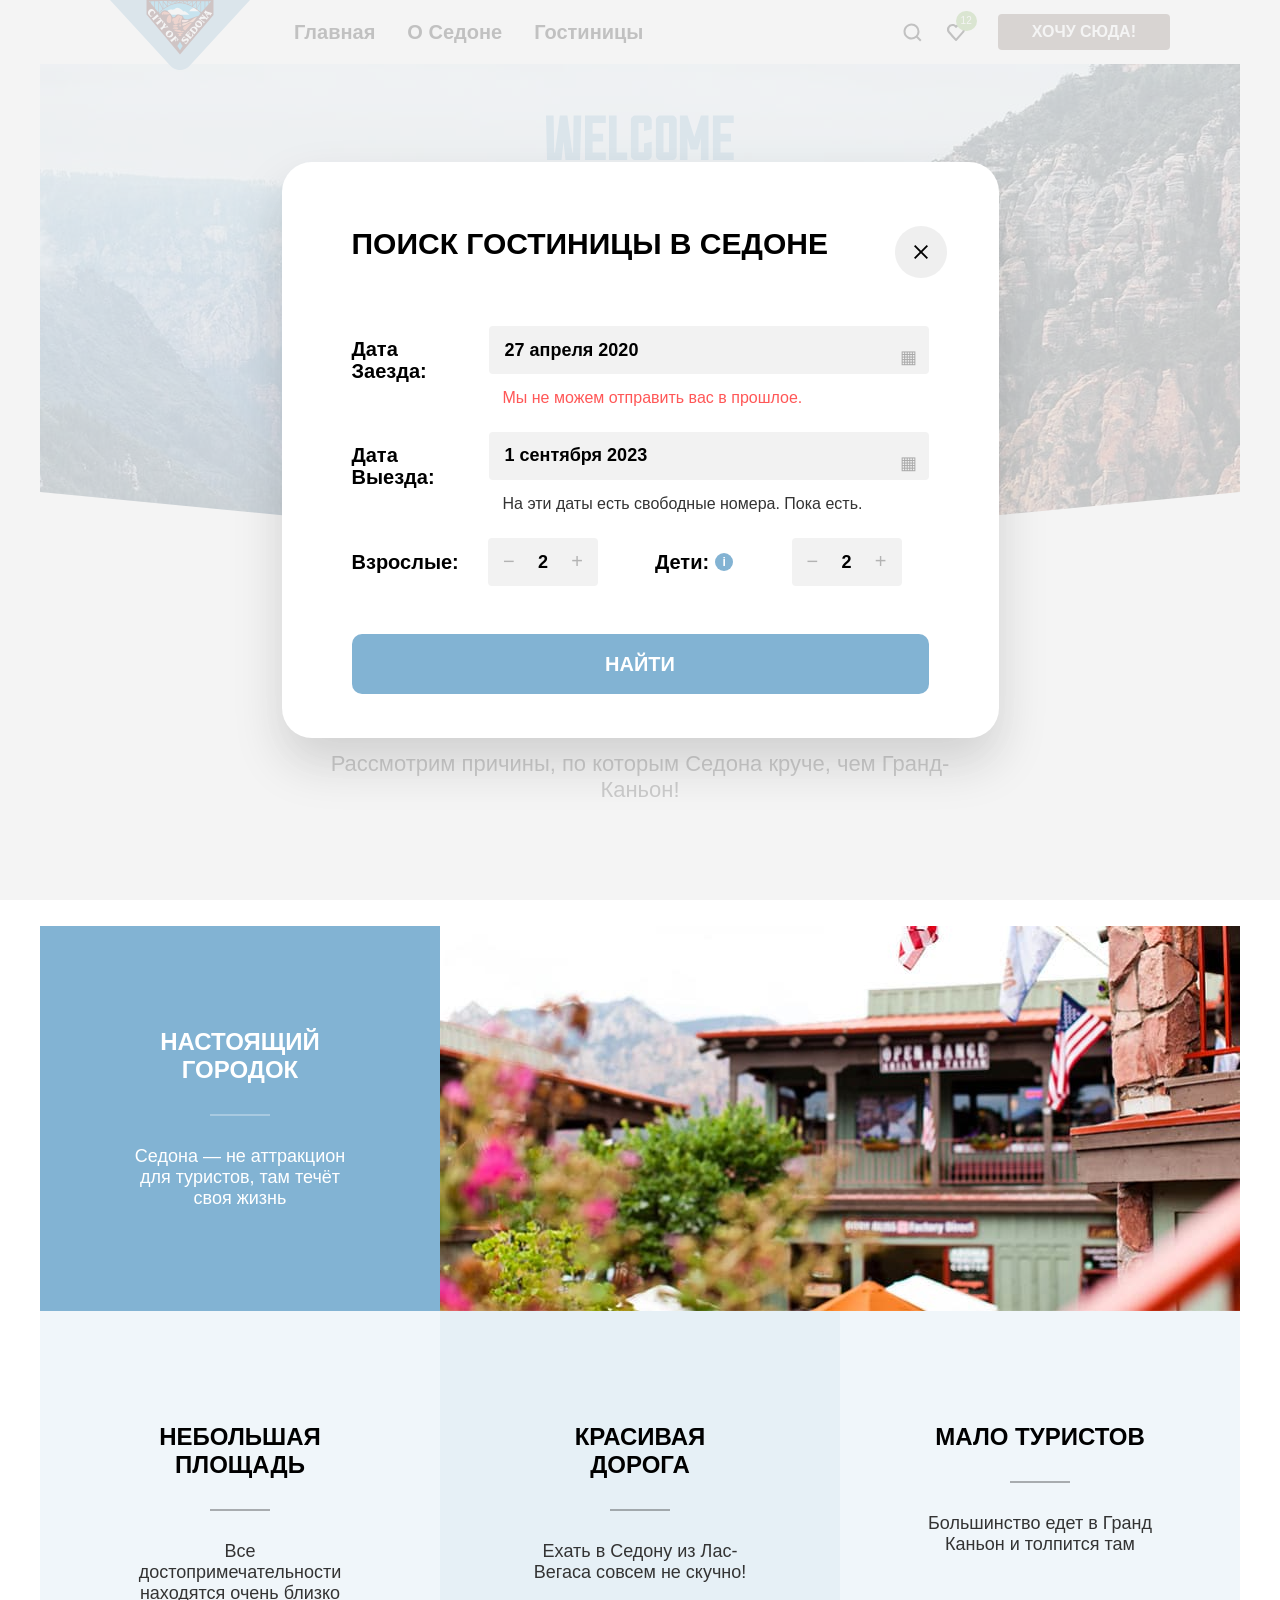
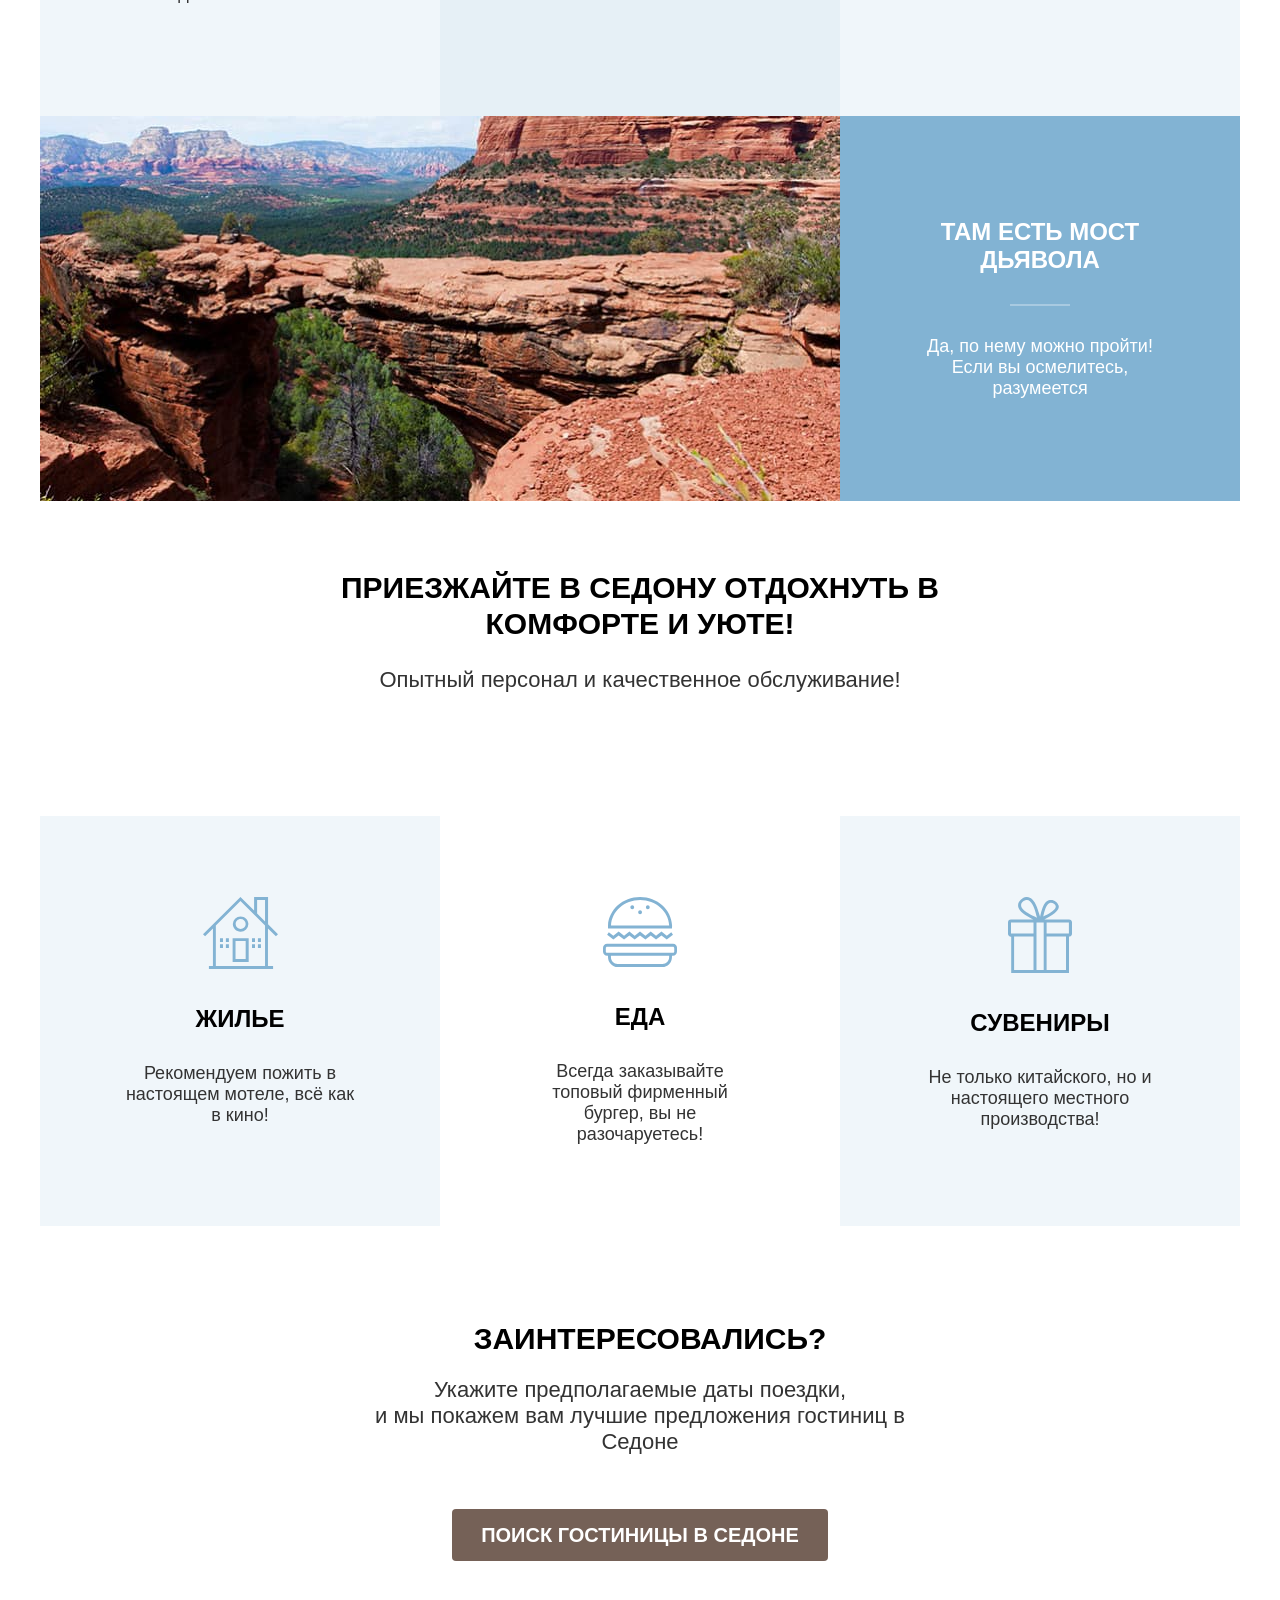
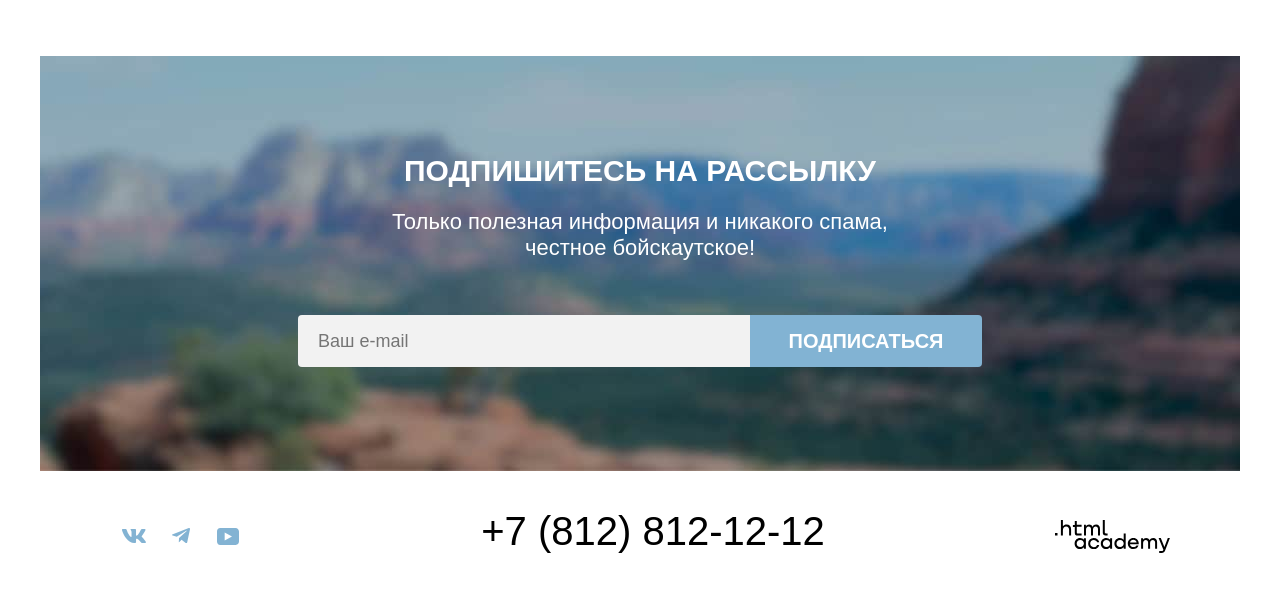
==== index.html @ 77f52758 "Merge pull request #1 from Galina094/master" ====
<!doctype html>
<html lang="ru">

  <head>
    <meta charset="utf-8" />
    <link rel="stylesheet" href="styles/styles.css">
    <link rel="shortcut icon" href="favicon.ico" type="image/x-icon">
    <title>HTML Academy: Седона</title>
  </head>

  <body>
    <div class="page-container">
      <header class="page-header">
        <a class="header-logo" href="index.html" aria-current="page">
          <img class="logo" src="images/svg/logo.svg" width="140" height="70" alt="Логотип компании" />
        </a>
        <nav class="navigation">
          <ul class="navigation-list">
            <li class="navigation-item">
              <a class="navigation-link navigation-link-current" href="index.html" aria-current="page">Главная</a>
            </li>
            <li class="navigation-item">
              <a class="navigation-link" href="about-sedona.html">О Седоне</a>
            </li>
            <li class="navigation-item">
              <a class="navigation-link" href="catalog.html">Гостиницы</a>
            </li>
          </ul>
          <ul class="navigation-user">
            <li class="navigation-item">
              <a class="navigation-user-link navigation-user-link-search" href="search.html">
                <span class="visually-hidden">Поиск</span>
              </a>
            </li>
            <li class="navigation-item">
              <a class="navigation-user-link navigation-user-link-favorite-count" href="selected.html">
                <span class="visually-hidden">Отелей в избранном:</span>
                <span class="favorite-count">12</span>
              </a>
            </li>
            <li class="navigation-item-button">
              <a class="button navigation-button-link" href="catalog.html">Хочу сюда!</a>
            </li>
          </ul>
        </nav>
      </header>
      <main class="main-index main-container">
        <section class="hero">
          <h1 class="visually-hidden">Добро пожаловать в Седону</h1>
          <img class="hero-image" src="images/svg/hero-welcome.svg" width="458" height="352"
            alt="Welcome to the gorgeous Sedona, because the Grand Canyon sucks!" />
        </section>
        <section class="main-lead">
          <h2 class="lead">
            Седона — небольшой городок в Аризоне,<br> заслуживающий большего!
          </h2>
          <p class="excerpt">
            Рассмотрим причины, по которым Седона круче, чем Гранд-Каньон!
          </p>
        </section>
        <section class="advantages">
          <h2 class="visually-hidden">Причины, по которым Седона круче, чем Гранд-Каньон!</h2>
          <ul class="advantages-list">
            <li class="advantages-item advantages-item-key">
              <div class="advantages-item-key-text">
                <h3 class="advantages-title advantages-title-key">Настоящий городок</h3>
                <p class="advantages-description advantages-description-key">
                  Седона — не аттракцион для туристов, там течёт своя жизнь
                </p>
              </div>
              <img class="advantages-img" src="images/section-advantages/square-sedona.jpg" width="800" height="385"
                alt="Улица Седоны" />
            </li>
            <li class="advantages-item">
              <h3 class="advantages-title">Небольшая площадь</h3>
              <p class="advantages-description">
                Все достопримечательности находятся очень близко
              </p>
            </li>
            <li class="advantages-item advantages-item-middle-block">
              <h3 class="advantages-title">Красивая дорога</h3>
              <p class="advantages-description">
                Ехать в Седону из Лас-Вегаса совсем не скучно!
              </p>
            </li>
            <li class="advantages-item">
              <h3 class="advantages-title">Мало туристов</h3>
              <p class="advantages-description">
                Большинство едет в Гранд Каньон и толпится там
              </p>
            </li>
            <li class="advantages-item advantages-item-key-last advantages-item-key">
              <div class="advantages-item-key-text">
                <h3 class="advantages-title advantages-title-key">Там есть мост дьявола</h3>
                <p class="advantages-description advantages-description-key">
                  Да, по нему можно пройти! Если вы осмелитесь, разумеется
                </p>
              </div>
              <img class="advantages-img" src="images/section-advantages/devils-bridge.jpg" width="800" height="385"
                alt="Мост дьявола" />
            </li>
          </ul>
        </section>
        <section class="main-lead">
          <h2 class="lead">Приезжайте в Седону отдохнуть в комфорте и уюте!</h2>
          <p class="excerpt">Опытный персонал и качественное обслуживание!</p>
        </section>
        <section class="services">
          <h2 class="visually-hidden">Рекомендуемые услуги</h2>
          <ul class="services-list">
            <li class="services-item advantages-item">
              <h3 class="services-title services-title-residence">Жилье</h3>
              <p class="services-description advantages-description">
                Рекомендуем пожить в настоящем мотеле, всё как в кино!
              </p>
            </li>
            <li class="services-item advantages-item">
              <h3 class="services-title services-title-food">Еда</h3>
              <p class="services-description advantages-description">
                Всегда заказывайте топовый фирменный бургер, вы не разочаруетесь!
              </p>
            </li>
            <li class="services-item advantages-item">
              <h3 class="services-title services-title-present">Сувениры</h3>
              <p class="services-description advantages-description">
                Не только китайского, но и настоящего местного производства!
              </p>
            </li>
          </ul>
        </section>
        <section class="main-lead main-lead-interes">
          <h2 class="lead lead-interes">Заинтересовались?</h2>
          <p class="excerpt excerpt-interes">
            Укажите предполагаемые даты поездки,<br> и мы покажем вам лучшие
            предложения гостиниц в Седоне
          </p>
          <button class="button" type="button">Поиск гостиницы в Седоне</button>
        </section>
        <section class="subscription">
          <h2 class="lead lead-interes">Подпишитесь на рассылку</h2>
          <p class="excerpt subscription-excerpt">
            Только полезная информация и никакого спама,<br> честное бойскаутское!
          </p>
          <form class="subscription-form" action="https://echo.htmlacademy.ru/" method="post">
            <label for="email" class="visually-hidden">Введите ваш e-mail</label>
            <input class="subscription-placeholder" type="email" id="email" name="email" placeholder="Ваш e-mail"
              required />
            <button class="button-subscription" type="submit">Подписаться</button>
          </form>
        </section>
      </main>
      <footer class="page-footer">
        <section class="footer-social">
          <h2 class="visually-hidden">Социальные сети</h2>
          <ul class="social-list">
            <li class="social-item">
              <a class="social-link social-link-vk" href="https://vk.com/htmlacademy">
                <span class="visually-hidden">Вконтакте</span>
              </a>
            </li>
            <li class="social-item">
              <a class="social-link social-link-telegram" href="https://t.me/htmlacademy">
                <span class="visually-hidden">Телеграм</span>
              </a>
            </li>
            <li class="social-item">
              <a class="social-link social-link-youtube" href="https://www.youtube.com/user/htmlacademyru">
                <span class="visually-hidden">Ютуб</span>
              </a>
            </li>
          </ul>
        </section>
        <a class="contacts-phone" href="tel:78128121212">
          <span class="visually-hidden">Номер телефона тур оператора в городке Седона</span>
          +7 (812) 812-12-12
        </a>
        <a class="htmlacademy-link" href="https://htmlacademy.ru/intensive/htmlcss">
          <span class="visually-hidden">Логотип разработчика сайта</span>
        </a>
      </footer>
    </div>
    <div class="modal-container" id="search-modal-container">
      <div class="modal">
        <button class="modal-close-button">
          <span class="visually-hidden">Закрыть</span>
        </button>
        <section class="modal-contant">
          <h2 class="modal-title">Поиск гостиницы в Седоне</h2>
          <form class="form-search" id="form-search" action="https://echo.htmlacademy.ru/" metod="post">
            <div class="form-row">
              <label class="form-label" for="checkin">Дата Заезда:</label>
              <div>
                <div class="date-control">
                  <input class="date-input" type="text" id="checkin" name="checkin" value="27 апреля 2020" required>
                  <span class="calendar-icon" aria-hidden="true">▦</span>
                </div>
                <p class="form-message form-message-error">
                  Мы не можем отправить вас в прошлое.
                </p>
              </div>
            </div>
            <div class="form-row">
              <label class="form-label" for="checkout">Дата Выезда:</label>
              <div>
                <div class="date-control">
                  <input class="date-input" type="text" id="checkout" name="checkout" value="1 сентября 2023" required>
                  <span class="calendar-icon" aria-hidden="true">▦</span>
                </div>
                <p class="form-message form-message-info">
                  На эти даты есть свободные номера. Пока есть.
                </p>
              </div>
            </div>
            <div class="guests">
              <div class="guests-group">
                <label class="guests-label" for="adults">
                  Взрослые:
                </label>
                <div class="counter">
                  <button class="counter-button" type="button" data-action="minus" data-target="adults"
                    aria-label="Уменьшить количество взрослых">−</button>
                  <input class="counter-input" type="number" id="adults" name="adults" value="2" min="1" max="20">
                  <button class="counter-button" type="button" data-action="plus" data-target="adults"
                    aria-label="Увеличить количество взрослых">+</button>
                </div>
              </div>
              <div class="guests-group">
                <div class="guests-label">
                  <label for="children">Дети:</label>
                  <div class="tooltip">
                    <button class="tooltip-toggle" type="button" aria-label="Информация о размещении детей"
                      aria-describedby="children-tooltip">i</button>
                    <span class="tooltip-text" id="children-tooltip" role="tooltip">
                      Укажите количество детей, которые будут с вами, возраст которых от 6 до 18 лет. Дети до 6 лет размещаются бесплатно.
                    </span>
                  </div>
                </div>
                <div class="counter">
            <button class="counter-button" type="button" data-action="minus" data-target="children" aria-label="Уменьшить количество детей">−</button>
            <input class="counter-input" type="number" id="children" name="children"       value="2" min="0" max="20">
            <button class="counter-button" type="button" data-action="plus"                data-target="children" aria-label="Увеличить количество детей">+</button>
          </div>
        </div>
      </div>
      <button class="search-button button-subscription" type="submit">
        Найти
      </button>
          </form>
        </section>
      </div>
    </div>
  </body>

</html>
---- styles/styles.css ----
@font-face {
  font-family: "PT Sans";
  font-style: normal;
  font-weight: 400;
  src: url("../fonts/ptsans-400.woff2") format("woff2");
  font-display: swap;
}

@font-face {
  font-family: "PT Sans";
  font-style: normal;
  font-weight: 700;
  src: url("../fonts/ptsans-700.woff2") format("woff2");
  font-display: swap;
}

:root {
  --texts-second: #333333;
  --texts-error: #ff5757;
  --texts-hover: #756157;
  --texts-active: rgba(117, 97, 87, 0.3);
  --texts-texts-basic: #000000;
  --texts-background-deafault: #ffffff;
  --texts-background-small: rgba(255, 255, 255, 0.3);
  --texts-background-hover: rgba(255, 255, 255, 0.6);
  --texts-background-active: rgba(255, 255, 255, 0.3);
  --buttons-basic: #756157;
  --buttons-second: #82b3d3;
  --buttons-select: #7db54f;
  --buttons-disabled: #e5e5e5;
  --buttons-brown-hover: #615048;
  --buttons-blue-hover: #68a2ca;
  --buttons-green-hover: #6c9e42;
  --background-basic-1: #ffffff;
  --background-basic-2: rgba(0, 0, 0, 0.3);
  --background-basic-3: #82b3d3;
  --background-basic-4: #05291c;
  --background-second-1: rgba(131, 179, 211, 0.12);
  --background-second-2: rgba(131, 179, 211, 0.2);
  --icons-basic: #000000;
  --icons-second: #83b3d3;
  --icons-text: #7db54f;
  --icons-hover: #756157;
  --icons-active: rgba(117, 97, 87, 0.3);
  --icons-second-hover: #68a2ca;
  --icons-second-active: rgba(104, 162, 202, 0.3);
  --forms-inputs: #3f5e72;
  --forms-elements-1: #e5e5e5;
  --forms-elements-2: #f2f2f2;
}

html {
  height: 100%;
}

body {
  margin: 0;
  height: 100%;
  font-family: "PT Sans", sans-serif;
  font-size: 18px;
  line-height: 20px;
  font-weight: 400;
  color: var(--texts-texts-basic);
  background-color: var(--background-basic-1);
}

.page-container {
  margin: 0 auto;
  width: 1200px;
  display: flex;
  flex-direction: column;
  height: 100%;
}

.main-container {
  flex-grow: 1;
}

.visually-hidden {
  position: absolute;
  width: 1px;
  height: 1px;
  margin: -1px;
  padding: 0;
  border: 0;
  clip: rect(0 0 0 0);
  overflow: hidden;
}

.page-header {
  display: flex;
  padding: 0 70px;
}

.header-logo {
  max-width: 140px;
  height: 70px;
  position: relative;
  margin-bottom: -6px;
  margin-right: 28px;
}

.logo {
  display: block;
  transition: transform 0.2s ease;
}

.header-logo:hover .logo,
.header-logo:focus-visible .logo {
  transform: scale(1.1);
}

.header-logo:focus-visible {
  outline: none;
}

.button {
  background-color: var(--texts-hover);
  color: var(--texts-background-deafault);
  border: none;
  border-radius: 4px;
  min-width: 376px;
  min-height: 52px;
  font-family: var(--font-family);
  font-weight: 700;
  font-size: 20px;
  line-height: 36px;
  text-transform: uppercase;
  overflow-wrap: break-word;
  transition: transform 0.2s ease,
    background 0.2s ease,
    opacity 0.2s ease;
}

.navigation {
  display: flex;
  font-weight: 700;
  width: 100%;
}

.navigation-list {
  margin: 0;
  padding: 0;
  width: 460px;
  display: flex;
  flex-wrap: wrap;
  align-items: center;
  font-size: 20px;
  line-height: 22px;
  text-transform: capitalize;
  list-style-type: none;
}

.navigation-user {
  margin: 0;
  padding: 0;
  width: 460px;
  display: flex;
  flex-wrap: wrap;
  align-items: center;
  max-width: 310px;
  margin-left: auto;
  justify-content: flex-end;
  list-style-type: none;
}

.navigation-link {
  color: var(--texts-texts-basic);
  text-decoration: none;
  padding: 20px 16px;
  display: block;
  box-sizing: border-box;
  position: relative;
}

.navigation-link::after {
  content: "";
  position: absolute;
  bottom: 1px;
  left: 0;
  background-color: #756257;
  width: 100%;
  height: 2px;
  transform: scaleX(0);
  transform-origin: center;
  transition: transform 0.2s ease;
}

.navigation-link:focus-visible {
  outline: none;
}

.navigation-link:hover::after,
.navigation-link:focus-visible::after {
  transform: scaleX(1);
}

.navigation-user-link {
  box-sizing: border-box;
  min-width: 44px;
  min-height: 64px;
  text-decoration: none;
  padding: 20px 16px;
  display: block;
  position: relative;
  transition: transform 0.2s ease;
}

.navigation-user-link-search {
  background-image: url(../images/svg/search.svg);
  background-repeat: no-repeat;
}

.navigation-user-link-favorite-count {
  background-image: url(../images/svg/heart.svg);
  background-repeat: no-repeat;
  background-position: center;
  position: relative;
  margin-right: 20px;
}

.navigation-user-link:hover,
.navigation-user-link:focus-visible {
  transform: scale(1.2);
  outline: none;
}

.button.navigation-button-link {
  text-decoration: none;
  display: block;
  padding: 8px 34px;
  min-width: 160px;
  max-width: 200px;
  min-height: 36px;
  box-sizing: border-box;
  font-weight: 700;
  font-size: 16px;
  line-height: 20px;
  text-transform: uppercase;
  color: var(--texts-background-deafault);
}

.button:hover:not(:disabled),
.button:focus-visible {
  background: var(--buttons-brown-hover);
  transform: scale(1.1);
  outline: none;
}

.button:active:not(:disabled) {
  background: var(--texts-hover);
  color: var(--texts-background-small);
}

.button:disabled {
  background: var(--buttons-disabled);
}

.favorite-count {
  font-weight: 400;
  font-size: 10px;
  line-height: 10px;
  text-align: center;
  color: var(--texts-background-deafault);
  background: var(--buttons-select);
  border-radius: 100vw;
  min-width: 20px;
  min-height: 20px;
  display: block;
  position: absolute;
  top: 11px;
  right: 1px;
  padding: 5px;
  box-sizing: border-box;
}

.hero {
  display: flex;
  align-items: center;
  justify-content: center;
  flex-wrap: wrap;
  background-image: url("../images/svg/hero-devider.svg"), url("../images/background/hero-background.jpg");
  min-width: 1200px;
  min-height: 485px;
  background-repeat: no-repeat;
  background-size: 100% auto, cover;
  background-position: center bottom;
  background-color: var(--background-basic-4);
}

.hero-image {
  padding-top: 51px;
  padding-bottom: 82px;
}

.main-lead {
  text-align: center;
  padding: 69px 270px;
}

.main-lead-interes {
  padding: 95px 300px;
}

.lead {
  font-weight: 700;
  font-size: 30px;
  line-height: 36px;
  text-transform: uppercase;
  margin: 0;
  min-width: 620px;
  margin-bottom: 25px;
}

.lead-interes {
  margin-bottom: 20px;
}

.excerpt {
  margin: 0;
  font-weight: 400;
  font-size: 22px;
  line-height: 26px;
  color: var(--texts-second);
  margin-bottom: 54px;
}

.excerpt-interes {
  margin-bottom: 54px;
}

.advantages-list {
  list-style-type: none;
  margin: 0;
  padding: 0;
  display: grid;
  grid-template-columns: repeat(3, 1fr);
}

.advantages-title {
  margin: 0;
  margin-bottom: 30px;
  font-weight: 700;
  font-size: 24px;
  line-height: 28px;
  text-transform: uppercase;
}

.advantages-title::after {
  content: "";
  width: 60px;
  border-bottom: 2px solid var(--background-basic-2);
  display: block;
  margin: 30px auto 0;
}

.advantages-title-key::after {
  content: "";
  width: 60px;
  border-bottom: 2px solid var(--texts-background-small);
  display: block;
  margin: 30px auto 0;
}

.advantages-item {
  text-align: center;
  background: var(--background-second-1);
  min-height: 385px;
  display: flex;
  flex-direction: column;
  justify-content: flex-start;
  padding: 112px 85px;
  box-sizing: border-box;
}

.advantages-description {
  margin: 0;
  font-weight: 400;
  font-size: 18px;
  line-height: 21px;
  color: var(--texts-second);
}

.advantages-img {
  display: block;
  width: 66.667%;
  height: auto;
  object-fit: cover;
}

.advantages-item-key {
  color: var(--texts-background-deafault);
  background: var(--buttons-second);
  grid-column: 1 / -1;
  display: flex;
  align-items: stretch;
  flex-direction: row;
  padding: 0;
}

.advantages-item-key-last {
  flex-direction: row-reverse;
}

.advantages-item-key-text {
  width: 33.333%;
  flex-shrink: 0;
  padding: 102px 85px;
  box-sizing: border-box;
}

.advantages-description-key {
  color: var(--texts-background-deafault);
}

.advantages-item-middle-block {
  background: var(--background-second-2);
}

.services-list {
  margin: 0;
  padding: 0;
  list-style-type: none;
  display: grid;
  grid-template-columns: repeat(3, 1fr);
}

.services-item {
  padding: 81px 85px;
}

.services-item:nth-child(even) {
  background: var(--background-basic-1);
}

.services-title {
  margin: 0;
  margin-bottom: 30px;
  font-weight: 700;
  font-size: 24px;
  line-height: 28px;
  text-transform: uppercase;
}

.services-title::before {
  display: block;
  margin: 0 auto 30px;
  transition: transform 0.2s ease;
}

.services-title-residence::before {
  content: url(../images/svg/service-residence.svg);
}

.services-title-food::before {
  content: url(../images/svg/service-food.svg);
}

.services-title-present::before {
  content: url(../images/svg/service-present.svg);
}

.services-title:hover::before {
  transform: scale(1.2);
}

.services-description {
  width: 230px;
  margin: 0 auto;
}

.subscription {
  display: flex;
  justify-content: center;
  flex-direction: column;
  box-sizing: border-box;
  text-align: center;
  padding: 96px 258px 104px;
  background-image: url("../images/background/background-subscription.jpg");
  background-repeat: no-repeat;
  background-size: cover;
  background-position: center;
  background-color: var(--background-basic-4);
  min-height: 415px;
  color: var(--texts-background-deafault);
}

.subscription-excerpt {
  color: var(--texts-background-deafault);
  margin-bottom: 54px;
}

.subscription-form {
  display: flex;
}

.subscription-form input {
  padding-top: 14px;
  padding-bottom: 14px;
  padding-left: 20px;
}

.button-subscription {
  min-width: 232px;
  padding: 0;
  background: var(--buttons-second);
  border-radius: 0 4px 4px 0;
  border: none;
  color: var(--texts-background-deafault);
  font-family: var(--font-family);
  font-weight: 700;
  font-size: 20px;
  line-height: 36px;
  text-align: center;
  text-transform: uppercase;
  transition: transform 0.2s ease,
    opacity 0.2 ease,
    background 0.2s ease;
}

.button-subscription:hover,
.button-subscription:focus-visible {
  background: var(--buttons-blue-hover);
  outline: none;
}

.button-subscription:active {
  color: var(--texts-background-small);
}

.button-subscription:disabled {
  background: var(--buttons-disabled);
}

.subscription-placeholder {
  width: 452px;
  max-height: 52px;
  padding: 0;
  background: var(--forms-elements-2);
  font-family: inherit;
  font-weight: 400;
  font-size: 18px;
  line-height: 24px;
  color: var(--texts-texts-basic);
  border-radius: 4px 0 0 4px;
  border: none;
  outline: none;
}

.page-footer {
  display: flex;
  flex-wrap: wrap;
  justify-content: space-between;
  padding: 40px 70px 30px 70px;
  align-items: center;
  text-align: center;
}

.social-list {
  list-style-type: none;
  display: flex;
  flex-wrap: wrap;
  max-width: 142px;
  padding: 0;
  margin: 0;
  margin-right: 41px;
}

.social-link {
  display: block;
  min-width: 47px;
  height: 47px;
  mask-repeat: no-repeat;
  mask-position: center;
  background-color: var(--icons-second);
  transition: transform 0.2s ease,
    background 0.8s ease;
}

.social-link-vk {
  mask-image: url("../images/svg/social-vk.svg");
}

.social-link-telegram {
  mask-image: url("../images/svg/social-telegram.svg");
}

.social-link-youtube {
  mask-image: url("../images/svg/social-youtube.svg");
}

.social-link:hover,
.social-link:focus-visible {
  transform: scale(1.2);
  background: var(--buttons-blue-hover);
}

.social-link:active {
  background: var(--icons-second-active);
}

.contacts-phone {
  font-weight: 400;
  font-size: 40px;
  line-height: 40px;
  color: var(--texts-texts-basic);
  width: 720px;
  min-height: 50px;
  text-decoration: none;
  transition: transform 0.2s ease,
    color 0.2s ease;
  outline: none;
}

.contacts-phone:hover,
.contacts-phone:focus-visible {
  transform: scale(1.1);
  color: var(--texts-hover);
}

.contacts-phone:active {
  color: var(--texts-active);
}

.htmlacademy-link {
  mask-image: url("../images/svg/logo-htmlacademy.svg");
  mask-repeat: no-repeat;
  display: block;
  min-width: 115px;
  height: 33px;
  margin-left: 41px;
  background: var(--texts-texts-basic);
  transition: transform 0.2s ease,
    background 0.2s ease;
}

.htmlacademy-link:hover,
.htmlacademy-link:focus-visible {
  background: var(--texts-hover);
  transform: scale(1.2);
}

.htmlacademy-link:active {
  background: var(--texts-active);
}

.inner-header {
  background-color: var(--background-basic-4);
  background-image: url("../images/background/background-inner-header.jpg");
  background-repeat: no-repeat;
  background-size: cover;
  background-position: center;
  min-height: 412px;
  margin-bottom: 50px;
  padding: 35px 70px 70px;
  box-sizing: border-box;
}

.inner-header-title {
  margin: 0;
  margin-bottom: 8px;
  width: 495px;
  font-weight: 700;
  font-size: 60px;
  line-height: 78px;
  color: var(--texts-background-deafault);
}

.blreadcrumbs-orderedlist {
  list-style-type: none;
  margin: 0;
  margin-bottom: 40px;
  padding: 0;
  display: flex;
  flex-wrap: wrap;
}

.blreadcrumbs-item {
  display: inline-flex;
  min-width: 13px;
}

.blreadcrumbs-item-first .breadcrumb-link {
  background-image: url("../images/svg/breadcrumb-home.svg");
  background-repeat: no-repeat;
  background-position: center;
  display: inline-block;
  width: 13px;
  height: 21px;
}

.breadcrumb-link {
  text-decoration: none;
  font-weight: 400;
  font-size: 16px;
  line-height: 21px;
  color: var(--texts-background-deafault);
}

.blreadcrumbs-item + .blreadcrumbs-item::before {
  content: "";
  display: inline-block;
  width: 6.5px;
  flex-shrink: 0;
  mask-image: url("../images/svg/arrow.svg");
  mask-repeat: no-repeat;
  mask-position: center;
  mask-size: contain;
  background-color: white;
  transform: rotate(-90deg);
  margin-right: 11px;
  margin-left: 11px;
}

.breadcrumb-link:focus-visible {
  outline: 2px solid currentColor;
  outline-offset: 4px;
}

.catalog-filters {
  display: flex;
  align-items: center;
}

.catalog-filter-list {
  list-style-type: none;
  margin: 0;
  padding: 0;
}

.catalog-filter-title {
  font-weight: 700;
  font-size: 20px;
  line-height: 24px;
  text-transform: capitalize;
  color: var(--texts-background-deafault);
  margin-bottom: 32px;
}

.catalog-filter-item {
  margin-bottom: 16px;
}

.catalog-filter-item:last-child {
  margin-bottom: 0;
}

.catalog-filter-group {
  border: none;
  margin: 0;
  padding: 0;
  margin-right: 70px;
}

.catalog-filter-group-last {
  margin-right: 140px;
}

.filter-price {
  margin-right: 70px;
  min-width: 288px;
}

.wrapper-inner-header-button {
  padding-top: 56px;
}

.inner-header-button {
  display: block;
  font-weight: 700;
  font-size: 16px;
  line-height: 20px;
  text-transform: uppercase;
  color: var(--texts-background-deafault);
  border-radius: 4px;
  width: 191px;
  height: 36px;
  font-family: inherit;
  background: var(--buttons-second);
  border: none;
  transition: transform 0.2s ease,
    opacity 0.2s ease;
}

.reset-button {
  background-color: transparent;
}

.inner-header-button:hover,
.inner-header-button:focus-visible {
  background: var(--buttons-blue-hover);
  transform: scale(1.1);
  outline: none;
}

.reset-button:hover {
  background-color: transparent;
  opacity: 0.6;
}

.reset-button:focus-visible {
  background-color: transparent;
  border: 3px solid var(--icons-second);
  border-radius: 4px;
}

.inner-header-button:active {
  color: var(--texts-background-small);
}

.inner-header-button:disabled {
  background: var(--buttons-disabled);
  cursor: not-allowed;
}

.submit-button {
  margin-bottom: 32px;
}

.hotels-showing {
  display: flex;
  align-items: center;
  height: 49px;
  padding: 0 70px;
  margin-bottom: 40px;
}

.controll {
  font-weight: 400;
  font-size: 18px;
  line-height: 23px;
  color: var(--texts-background-deafault);
  display: inline-flex;
  align-items: center;
  gap: 10px;
  cursor: pointer;
}

.controll-input {
  appearance: none;
  position: relative;
  width: 20px;
  height: 20px;
  margin: 0;
  flex-shrink: 0;
  border-radius: 4px;
  background-color: var(--texts-background-deafault);
  margin-right: 16px;
  cursor: pointer;
  transition: background-color 0.2s ease;
}

.radio-input {
  appearance: none;
  display: grid;
  place-items: center;
  border-radius: 50%;
  cursor: pointer;
}

.controll-input::after {
  content: "";
  position: absolute;
  inset: 0;
  background-color: var(--forms-inputs);
  mask: url("../images/svg/check.svg") no-repeat center;
  opacity: 0;
  transition: opacity 0.2s ease;
}

.radio-input::after {
  content: "";
  position: static;
  inset: auto;
  width: 10px;
  height: 10px;
  mask: none;
  border-radius: 50%;
  background-color: var(--forms-inputs);
  transform: scale(0);
  transition: transform 0.2s ease;
}

.controll-input:checked::after {
  opacity: 1;
}

.radio-input:checked::after {
  transform: scale(1);
}

.controll-input:hover,
.controll:hover {
  opacity: 0.6;
}

.controll:focus-visible,
.controll-input:focus-visible {
  outline: 3px solid var(--icons-second);
  outline-offset: 0;
}

.controll:active,
.controll-input:active {
  opacity: 0.3;
}

.filter-price-wrapper {
  position: relative;
  display: flex;
  flex-wrap: wrap;
  gap: 2px;
}

.filter-price-wrapper-right {
  position: relative;
  margin-bottom: 36px;
}

.filter-price-wrapper-left {
  position: relative;
  margin-bottom: 36px;
}

.input-price {
  box-sizing: border-box;
  max-width: 143px;
  height: 48px;
  font-family: var(--font-family);
  font-weight: 700;
  font-size: 18px;
  line-height: 133%;
  color: var(--texts-texts-basic);
  padding-left: 20px;
  padding-top: 12px;
  padding-bottom: 12px;
  border: none;
  background: var(--forms-elements-2);
}

.input-price-left {
  border-radius: 4px 0 0 4px;
}

.input-price-right {
  border-radius: 0 4px 4px 0;
}

.input-price:focus-visible {
  outline: 3px solid var(--icons-second);
  outline-offset: 0;
}

.input-suffix {
  position: absolute;
  right: 20px;
  bottom: 12px;
  top: 12px;
  color: #6a6868;
}

.range-scale {
  position: relative;
  border: 4px solid #6a6868;
  margin-bottom: 8px;
  width: 287px;
  height: 0;
}

.range-bar {
  position: absolute;
  border: 4px solid var(--texts-background-deafault);
  height: 0;
  bottom: -4px;
}

.range-toggle {
  position: absolute;
  border-radius: 5px;
  width: 20px;
  height: 20px;
  cursor: pointer;
  border: none;
}

.toggle-min {
  top: -10px;
  left: -8px;
}

.toggle-max {
  top: -10px;
  right: -6px;
}

.range-toggle:hover {
  background-color: #dbb590;
}

.range-toggle:active,
.range-toggle:focus-visible {
  outline: 3px solid var(--icons-second);
  outline-offset: 0;
}

.select-wrapper {
  position: relative;
}

.select-control {
  border: 2px solid var(--buttons-disabled);
  border-radius: 4px;
  min-width: 292px;
  height: 49px;
  font-family: var(--font-family);
  font-weight: 400;
  font-size: 18px;
  line-height: 117%;
  color: var(--texts-second);
  margin-right: 70px;
  padding: 11px 20px;
  appearance: none;
  outline: none;
  cursor: pointer;
  transition: border 0.3s ease,
    color 0.2s ease;
}

.select-wrapper::after {
  content: "";
  position: absolute;
  right: 90px;
  top: 50%;
  width: 12px;
  height: 12px;
  mask-image: url("../images/svg/arrow.svg");
  mask-repeat: no-repeat;
  mask-position: center;
  background: var(--texts-texts-basic);
  transform: translateY(-50%);
  pointer-events: none;
}

.select-control:hover,
.select-control:focus-visible {
  border: 2px solid var(--buttons-blue-hover);
  outline: none;
}

.select-control:disabled {
  border: 2px solid var(--background-basic-2);
  color: var(--background-basic-2);
  background: var(--background-basic-2);
}

.select-title {
  font-weight: 700;
  font-size: 30px;
  line-height: 36px;
  text-transform: uppercase;
  margin: 0;
  min-width: 338px;
  margin-right: 200px;
}

.sort-button-list {
  list-style-type: none;
  display: flex;
  gap: 8px;
  padding: 0;
  margin: 0;
}

.sort-button-item {
  width: 48px;
  height: 48px;
  border: 2px solid var(--buttons-disabled);
  border-radius: 4px;
  transition: border 0.3s ease;
}

.sort-button {
  padding: 14px 12px;
  box-sizing: border-box;
  width: 48px;
  height: 48px;
  display: block;
  background-repeat: no-repeat;
  background-position: center;
}

.sort-button-cards {
  background-image: url(../images/svg/icons-cards.svg);
}

.sort-button-big-labels {
  background-image: url(../images/svg/icons-large.svg);
}

.sort-button-item-list {
  background-image: url(../images/svg/icons-list.svg);
}

.sort-button-item:hover,
.sort-button-item:active {
  border: 2px solid var(--texts-texts-basic)
}

.sort-button-item:focus-visible {
  border: 2px solid var(--buttons-blue-hover);
  outline: none;
}

.hotels-list {
  margin: 0;
  margin-bottom: 80px;
  list-style-type: none;
  padding: 0 70px;
  display: grid;
  grid-template-columns: repeat(3, 340px);
  gap: 20px;
}

.hotel-card {
  border: 1px solid var(--buttons-disabled);
  border-radius: 4px;
  display: grid;
  grid-template-columns: repeat(2, 1fr);
  grid-template-rows: auto 1fr;
  row-gap: 16px;
  column-gap: 20px;
  padding: 20px;
}

.hotel-card-link {
  display: block;
  text-decoration: none;
  grid-column: 1/-1;
}

.hotel-card-link:focus-visible {
  outline: none;
}

.hotel-card-image {
  display: block;
  margin-bottom: 16px;
  object-fit: cover;
  object-position: center;
  transition: transform 0.2s ease;
}

.hotel-card-image:hover {
  transform: scale(1.1);
}

.hotel-card-title {
  font-weight: 700;
  font-size: 24px;
  line-height: 28px;
  color: var(--texts-texts-basic);
  text-transform: capitalize;
  margin: 0;
}

.hotel-card-type {
  color: var(--texts-second);
}

.hotel-card-price {
  margin-left: auto;
}

.hotel-card-information {
  background-color: var(--texts-hover);
  border-radius: 4px;
  border-color: transparent;
  text-decoration: none;
  padding: 8px 26px;
  font-family: var(--font-family);
  font-weight: 700;
  font-size: 16px;
  line-height: 20px;
  text-align: center;
  text-transform: uppercase;
  color: var(--texts-background-deafault);
  overflow-wrap: break-word;
  transition: transform 0.2s ease,
    color 0.2s ease;
}

.hotel-card-type + .hotel-card-information:hover,
.hotel-card-type + .hotel-card-information:focus-visible {
  transform: scale(1.1);
  background: var(--buttons-brown-hover);
  outline: none;
}

.hotel-card-type + .hotel-card-information:active {
  color: var(--texts-background-small);
}

.hotel-card-type + .hotel-card-information:disabled {
  background: var(--buttons-disabled);
}

.hotel-link-box-blue {
  background: var(--buttons-second);
  padding: 0;
  transition: transform 0.2s ease;
}

.hotel-link-box-blue:hover,
.hotel-link-box-blue:focus-visible {
  background: var(--buttons-blue-hover);
  transform: scale(1.1);
  outline: none;
}

.hotel-link-box-blue:active {
  color: var(--texts-background-small);
}

.hotel-link-box-blue:disabled {
  background: var(--buttons-disabled);
}

.hotel-link-box-green {
  background: var(--buttons-select);
  padding: 0;
  transition: transform 0.2s ease;
}

.hotel-link-box-green:hover,
.hotel-link-box-green:focus-visible {
  background: var(--buttons-green-hover);
  transform: scale(1.1);
  outline: none;
}

.hotel-link-box-green:active {
  color: var(--texts-background-small);
}

.hotel-link-box-green:disabled {
  background: var(--buttons-disabled);
}

.hotel-link-box-grey {
  background: var(--forms-elements-2);
  padding: 8px 21px;
  font-weight: 400;
  color: var(--texts-second);
  transition: transform 0.2s ease;
}

.hotel-link-box-grey:hover,
.hotel-link-box-grey:focus-visible {
  transform: scale(1.1);
  outline: none;
}

.hotel-stars {
  --star-size: 18px;
  --star-step: 24px;
  height: var(--star-size);
  mask-image: url("../images/svg/raiting-star.svg");
  mask-repeat: repeat-x;
  mask-size: var(--star-step) var(--star-size);
  background-color: var(--icons-second);
  margin: auto 0;
  transition: background-color 0.2s ease,
    transform 0.2s ease;
}

.hotel-stars[data-stars="1"] {
  width: 18px;
}

.hotel-stars[data-stars="2"] {
  width: 46px;
}

.hotel-stars[data-stars="3"] {
  width: 72px;
}

.hotel-stars[data-stars="4"] {
  width: 96px;
}

.hotel-stars[data-stars="5"] {
  width: 118px;
}

.hotel-stars:hover {
  background-color: #ece80c;
  transform: scale(1.1);
}

.subscription-inner {
  background: var(--texts-background-deafault);
  color: var(--texts-texts-basic);
}

.pagination-list {
  list-style-type: none;
  margin: 0 70px;
  padding: 0;
  display: flex;
  gap: 8px;
}

.pagination-link {
  font-family: var(--font-family);
  font-weight: 700;
  font-size: 20px;
  line-height: 36px;
  text-transform: uppercase;
  color: var(--texts-background-deafault);
  text-decoration: none;
  padding: 12px 10px;
  box-sizing: border-box;
  border-radius: 4px;
  min-width: 60px;
  height: 60px;
  background: var(--buttons-second);
  display: flex;
  align-items: center;
  justify-content: center;
  transition: background 0.2s ease;
}

.pagination-item:not(:first-child) .pagination-link:hover,
.pagination-item:not(:first-child) .pagination-link:focus-visible {
  background: var(--buttons-blue-hover);
  outline: none;
}

.pagination-item:not(:first-child) .pagination-link:active {
  color: var(--texts-background-small);
}

.pagination-item:nth-last-child(2) .pagination-link {
  background: var(--background-basic-1);
  color: var(--texts-texts-basic);
}

.pagination-current {
  background: var(--forms-elements-2);
  color: var(--texts-texts-basic);
  border-radius: 4px;
}

.popover {
  width: 717px;
  height: 576;
}

.modal-container {
  position: fixed;
  top: 0;
  left: 0;
  display: flex;
  width: 100%;
  height: 100%;
  background: rgba(242, 242, 242, 0.8);
}

.modal-container-close{
  display: none;
}

.modal {
  position: relative;
  margin: auto;
  border-radius: 30px;
  padding: 64px 70px;
  width: 717px;
  height: 576px;
  box-shadow: 0 25px 50px 0 rgba(0, 0, 0, 0.15);
  background: var(--texts-background-deafault);
  box-sizing: border-box;
}

.modal-close-button {
  position: absolute;
  padding: 0;
  right: 52px;
  top: 64px;
  width: 52px;
  height: 52px;
  border-radius: 100%;
  border: none;
  fill: var(--forms-elements-2);
  background-image: url("../images/svg/close.svg");
  background-repeat: no-repeat;
  background-position: center;
}

.modal-title {
  font-family: var(--font-family);
  font-weight: 700;
  font-size: 30px;
  line-height: 120%;
  text-transform: uppercase;
  color: var(--texts-texts-basic);
  margin: 0;
  margin-bottom: 64px;
}

.modal::backdrop {
  background-color: rgba(242, 242, 242, 0.8);
}

.modal-header {
  display: flex;
  justify-content: space-between;
  align-items: flex-start;
  gap: 15px;
  margin-bottom: 35px;
}

.modal-close {
  display: flex;
  align-items: center;
  justify-content: center;
  flex-shrink: 0;
  width: 36px;
  height: 36px;
  margin-top: -5px;
  padding: 0;
  border: 0;
  border-radius: 50%;
  background-color: #f2f2f2;
  font-size: 25px;
  line-height: 1;
}

.modal-close:hover {
  background-color: #e6e6e6;
}

.modal-close:focus-visible {
  outline: 3px solid #83b3d3;
}

.search-form {
  display: flex;
  flex-direction: column;
  gap: 20px;
}

.form-row {
  display: grid;
  grid-template-columns: 137px minmax(0, 1fr);
  column-gap: 0;
  align-items: start;
}

.form-label {
  font-family: var(--font-family);
  padding: 12px 18px 12px 0;
  font-weight: 700;
  font-size: 20px;
  line-height: 22px;
  text-transform: capitalize;
  color: var(--texts-texts-basic);
}

.date-control {
  position: relative;
}

.date-input {
  width: 440px;
  height: 48px;
  box-sizing: border-box;
  padding: 0 40px 0 14px;
  border: 2px solid transparent;
  border-radius: 4px;
  background-color: #f2f2f2;
  font-family: var(--font-family);
  font-weight: 700;
  font-size: 18px;
  line-height: 24px;
  color: var(--texts-texts-basic);
  margin-bottom: 14px;
}

.date-input:hover {
  background-color: #e6e6e6;
}

.date-input:focus-visible {
  outline: 3px solid #83b3d3;
  outline-offset: 1px;
  background-color: #ffffff;
}

.calendar-icon {
  position: absolute;
  top: 50%;
  right: 12px;
  transform: translateY(-50%);
  color: #a9a9a9;
  pointer-events: none;
}

.form-message {
  margin: 0;
  margin-bottom: 23px;
  padding-left: 14px;
  font-family: var(--font-family);
  font-weight: 400;
  font-size: 16px;
  line-height: 131%;
  color: var(--texts-error);
}

.form-message-error {
  color: #ff5757;
}

.form-message-info {
  color: #333333;
}

.guests {
  display: grid;
  grid-template-columns: 1fr 1fr;
  gap: 30px;
  margin-bottom: 48px;
}

.guests-group {
  display: flex;
  align-items: center;
  justify-content: space-between;
  gap: 8px;
  min-width: 0;
}

.guests-label {
  display: flex;
  align-items: center;
  gap: 6px;
  font-family: var(--font-family);
  font-weight: 700;
  font-size: 20px;
  line-height: 120%;
  text-transform: capitalize;
  color: var(--texts-texts-basic);
}

.counter {
  display: flex;
  align-items: center;
  flex-shrink: 0;
  width: 110px;
  height: 48px;
  border-radius: 4px;
  background-color: #f2f2f2;
  margin-right: 27px;
}

.counter-button {
  width: 42px;
  height: 48px;
  padding: 0;
  border: 0;
  background: transparent;
  color: #b3b3b3;
  font-size: 20px;
}

.counter-button:hover {
  color: #000000;
}

.counter-button:focus-visible {
  outline: 2px solid #83b3d3;
  outline-offset: -2px;
}

.counter-input {
  width: 27px;
  min-width: 0;
  padding: 0;
  border: 0;
  background: transparent;
  appearance: textfield;
  font-family: var(--font-family);
  font-weight: 700;
  font-size: 18px;
  line-height: 20px;
  text-align: center;
  color: var(--texts-texts-basic);
}

.counter-input::-webkit-inner-spin-button,
.counter-input::-webkit-outer-spin-button {
  -webkit-appearance: none;
  margin: 0;
}

.tooltip {
  position: relative;
}

.tooltip-toggle {
  display: flex;
  justify-content: center;
  align-items: center;
  width: 18px;
  height: 18px;
  padding: 0;
  border: 0;
  border-radius: 50%;
  background-color: #83b3d3;
  color: #ffffff;
  font-size: 12px;
  font-weight: 700;
}

.tooltip-toggle:hover,
.tooltip-toggle:focus-visible {
  background-color: #68a2ca;
}

.tooltip-text {
  position: absolute;
  z-index: 2;
  top: calc(100% + 15px);
  left: 50%;
  width: 256px;
  height: 143px;
  padding: 16px 20px;
  border-radius: 10px;
  box-shadow: 0 15px 30px 0 var(--background-basic-2);
  background: var(--texts-second);
  font-family: var(--font-family);
  font-weight: 400;
  font-size: 16px;
  line-height: 125%;
  color: var(--texts-background-deafault);
  transform: translateX(-50%);
  visibility: hidden;
  opacity: 0;
  box-sizing: border-box;
  text-transform: none;
}

.tooltip-text::before {
  content: "";
  position: absolute;
  bottom: 100%;
  left: 50%;
  transform: translateX(-50%);
  border: 8px solid transparent;
  border-bottom-color: #333333;
}

.tooltip:hover .tooltip-text,
.tooltip:focus-within .tooltip-text {
  visibility: visible;
  opacity: 1;
}

.search-button {
  min-width: 100%;
  border-radius: 10px;
  height: 60px;
}

.search-button:hover {
  background-color: #68a2ca;
}

.search-button:focus-visible {
  outline: 3px solid #756257;
  outline-offset: 2px;
}
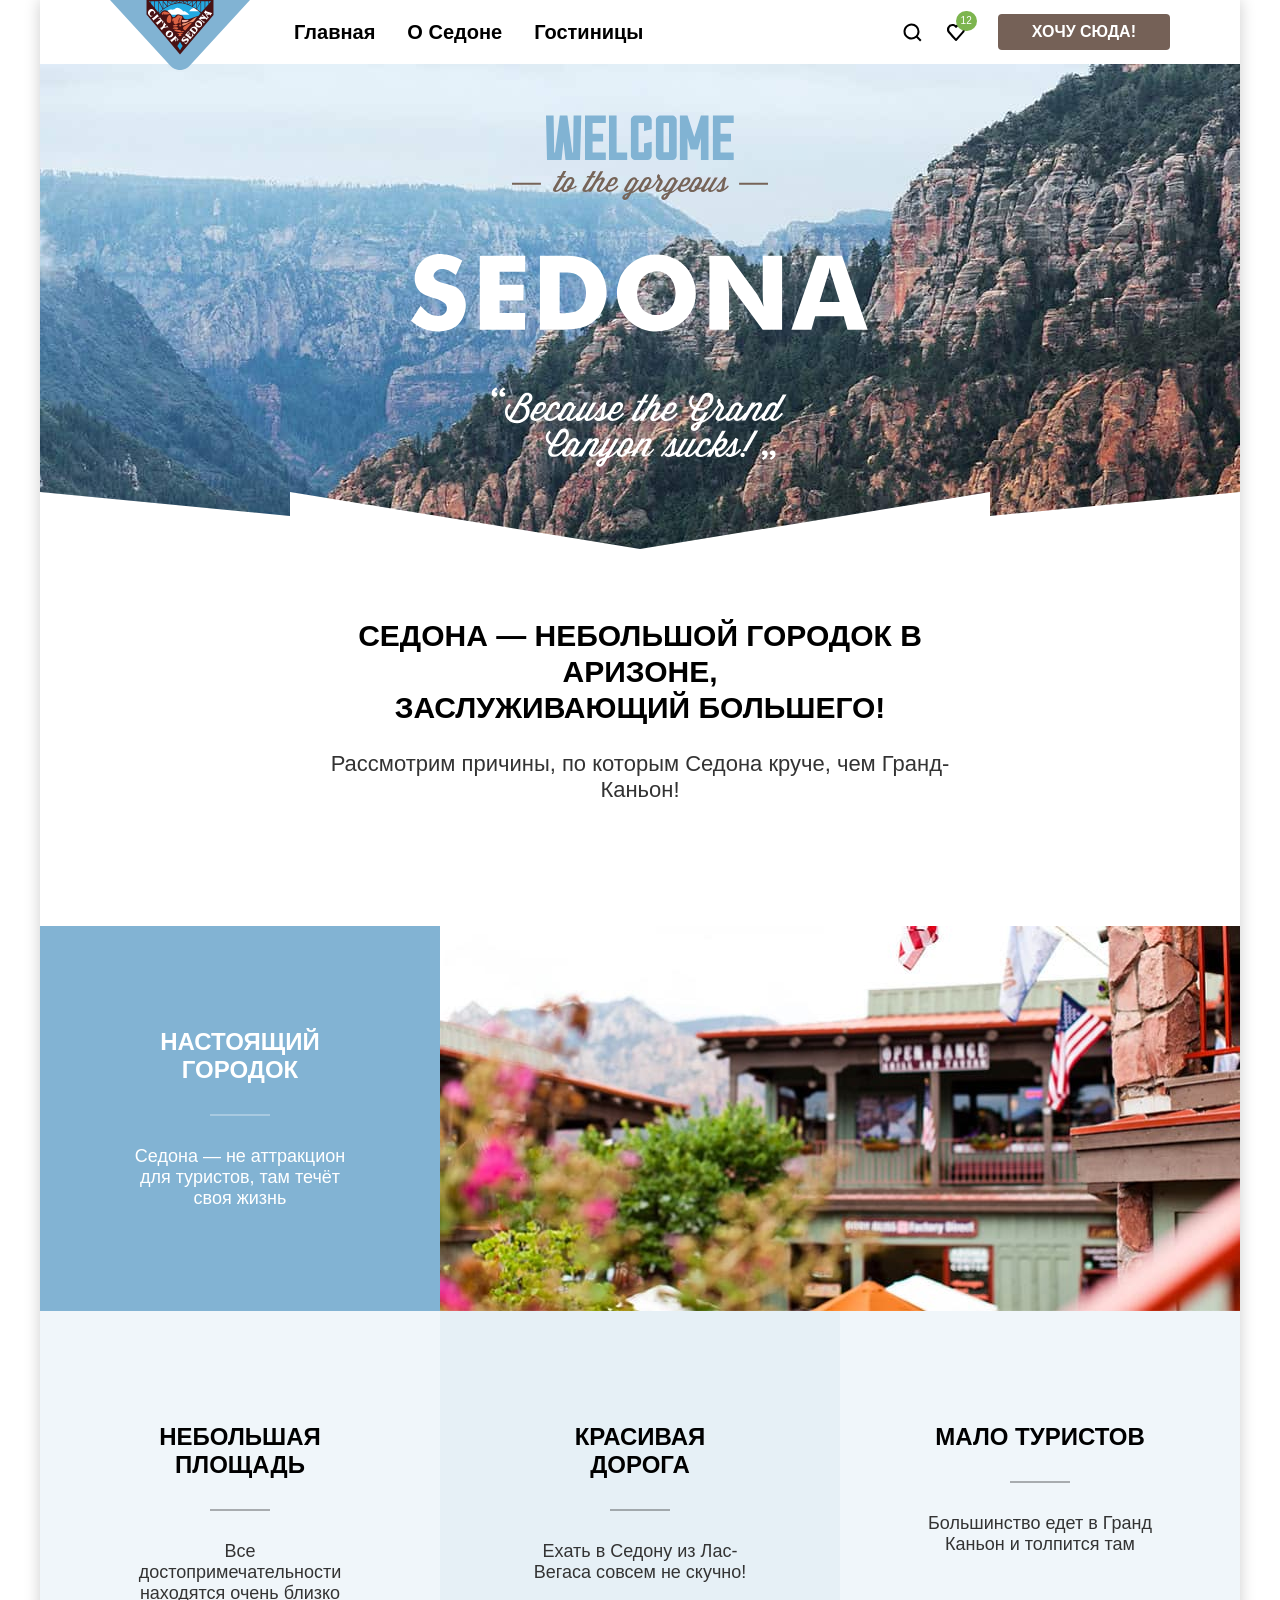
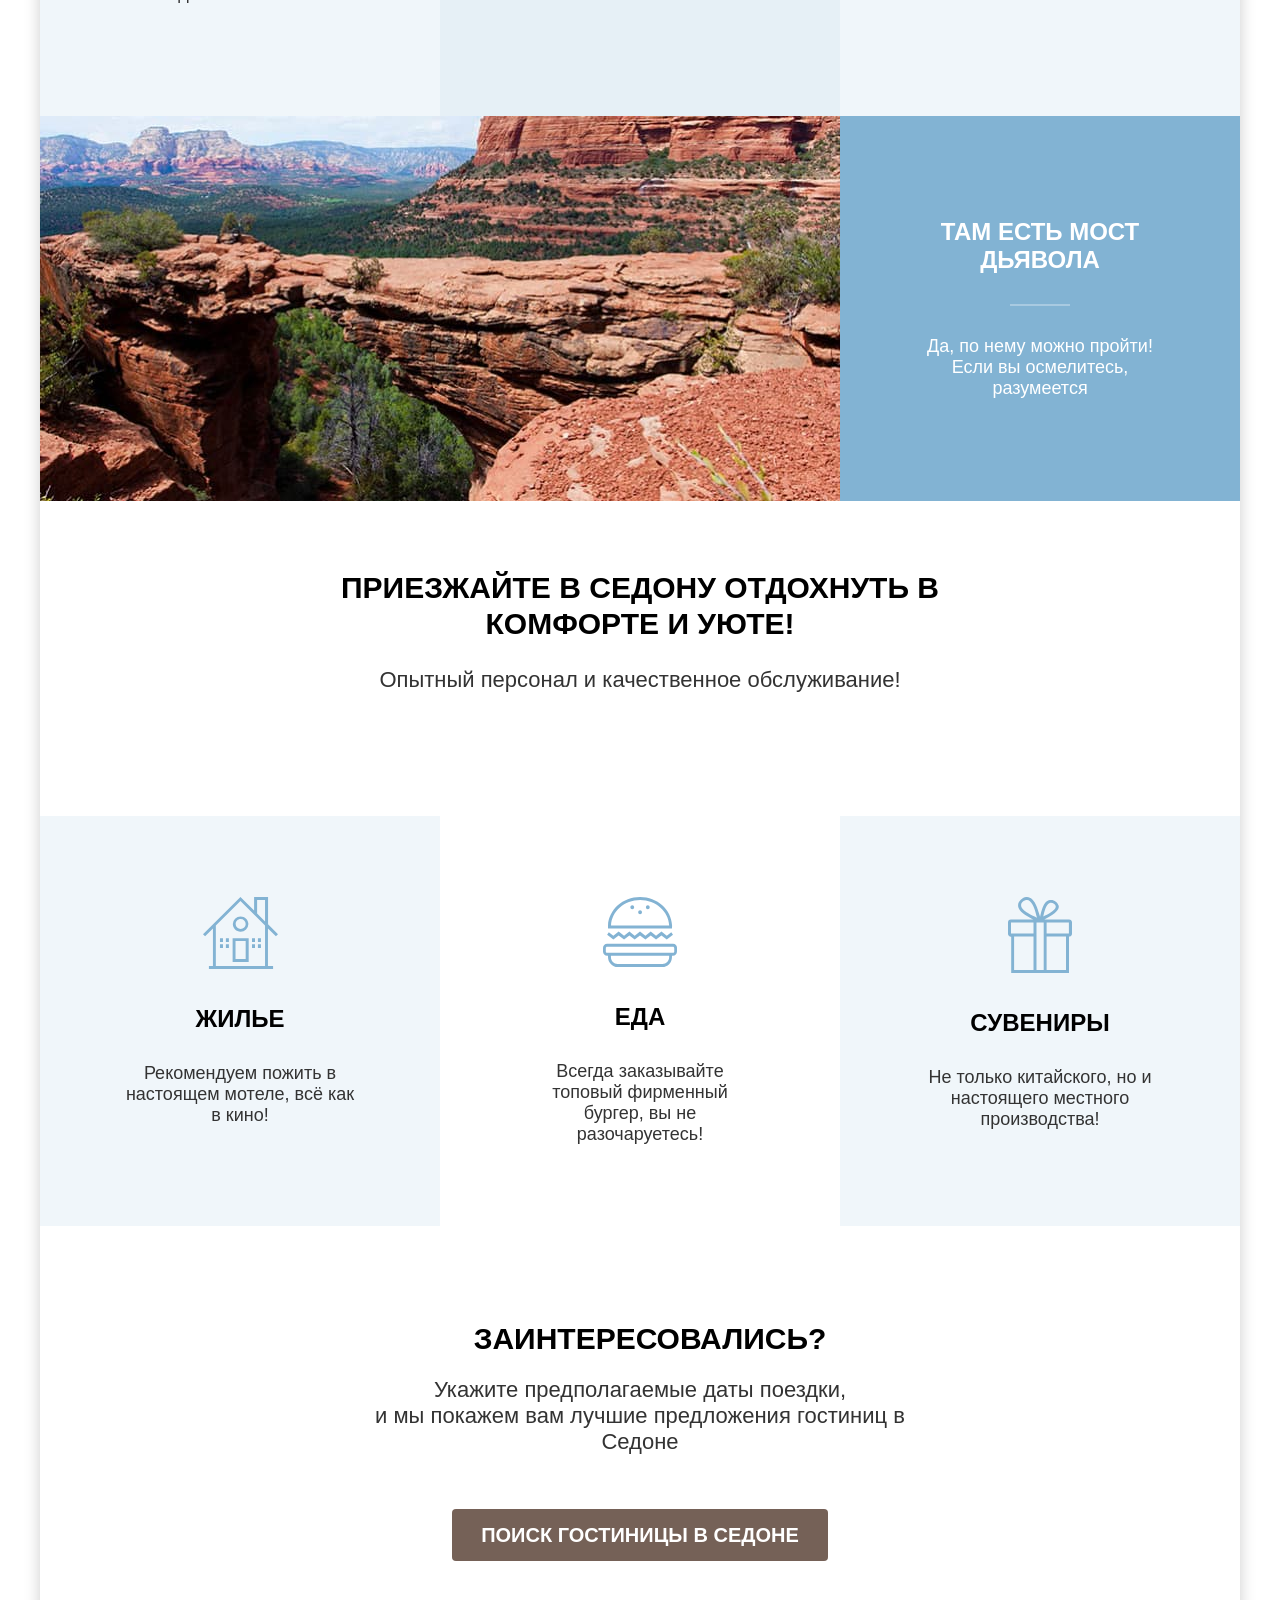
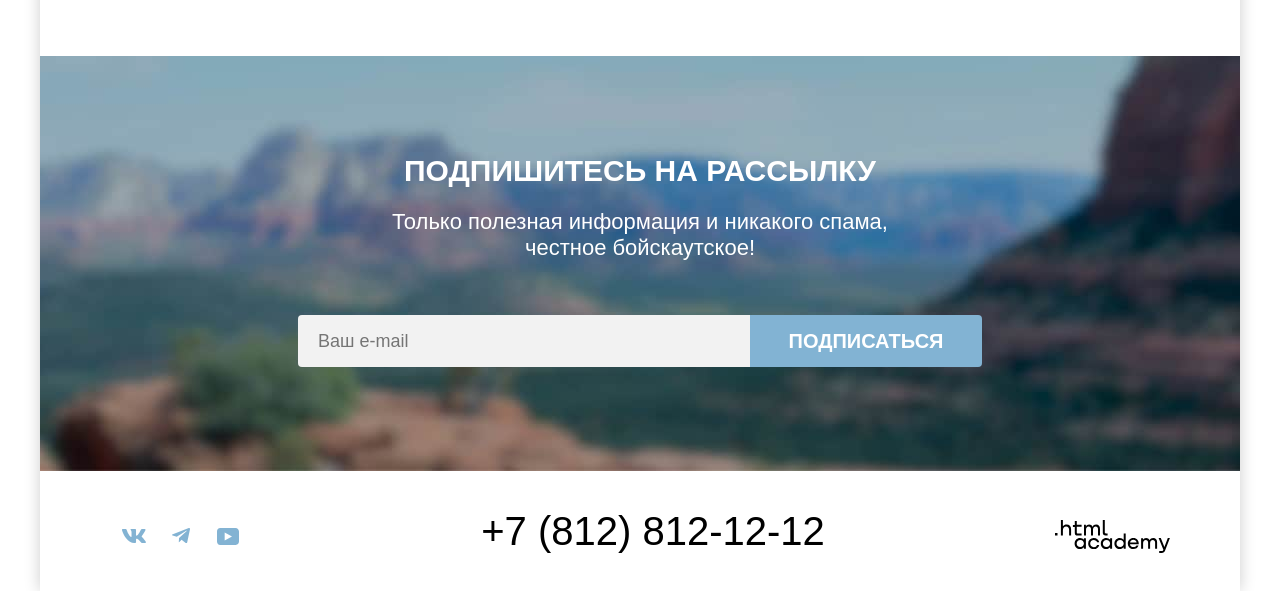
==== commit 44132fe2: "Merge pull request #2 from Galina094/master" ====
--- a/index.html
+++ b/index.html
@@ -3,6 +3,7 @@
 
   <head>
     <meta charset="utf-8" />
+    <meta name="viewport" content="width=device-width, initial-scale=1.0">
     <link rel="stylesheet" href="styles/styles.css">
     <link rel="shortcut icon" href="favicon.ico" type="image/x-icon">
     <title>HTML Academy: Седона</title>
@@ -179,20 +180,17 @@
         </a>
       </footer>
     </div>
-    <div class="modal-container" id="search-modal-container">
+    <div class="modal-container modal-container-close " id="search-modal-container">
       <div class="modal">
-        <button class="modal-close-button">
-          <span class="visually-hidden">Закрыть</span>
-        </button>
-        <section class="modal-contant">
+        <section class="modal-content">
           <h2 class="modal-title">Поиск гостиницы в Седоне</h2>
-          <form class="form-search" id="form-search" action="https://echo.htmlacademy.ru/" metod="post">
+          <form class="form-search" id="form-search" action="https://echo.htmlacademy.ru/" method="post">
             <div class="form-row">
               <label class="form-label" for="checkin">Дата Заезда:</label>
               <div>
                 <div class="date-control">
-                  <input class="date-input" type="text" id="checkin" name="checkin" value="27 апреля 2020" required>
-                  <span class="calendar-icon" aria-hidden="true">▦</span>
+                  <input class="date-input" type="text" id="checkin" name="checkin" placeholder="Укажите дату" required>
+                  <span class="calendar-icon" aria-hidden="true"></span>
                 </div>
                 <p class="form-message form-message-error">
                   Мы не можем отправить вас в прошлое.
@@ -203,8 +201,9 @@
               <label class="form-label" for="checkout">Дата Выезда:</label>
               <div>
                 <div class="date-control">
-                  <input class="date-input" type="text" id="checkout" name="checkout" value="1 сентября 2023" required>
-                  <span class="calendar-icon" aria-hidden="true">▦</span>
+                  <input class="date-input" type="text" id="checkout" name="checkout" placeholder="Укажите дату"
+                    required>
+                  <span class="calendar-icon" aria-hidden="true"></span>
                 </div>
                 <p class="form-message form-message-info">
                   На эти даты есть свободные номера. Пока есть.
@@ -217,11 +216,11 @@
                   Взрослые:
                 </label>
                 <div class="counter">
-                  <button class="counter-button" type="button" data-action="minus" data-target="adults"
-                    aria-label="Уменьшить количество взрослых">−</button>
+                  <button class="counter-button counter-button-minus" type="button" data-action="minus"
+                    data-target="adults" aria-label="Уменьшить количество взрослых"></button>
                   <input class="counter-input" type="number" id="adults" name="adults" value="2" min="1" max="20">
-                  <button class="counter-button" type="button" data-action="plus" data-target="adults"
-                    aria-label="Увеличить количество взрослых">+</button>
+                  <button class="counter-button counter-button-plus" type="button" data-action="plus"
+                    data-target="adults" aria-label="Увеличить количество взрослых"></button>
                 </div>
               </div>
               <div class="guests-group">
@@ -229,22 +228,28 @@
                   <label for="children">Дети:</label>
                   <div class="tooltip">
                     <button class="tooltip-toggle" type="button" aria-label="Информация о размещении детей"
-                      aria-describedby="children-tooltip">i</button>
+                      aria-describedby="children-tooltip"></button>
                     <span class="tooltip-text" id="children-tooltip" role="tooltip">
-                      Укажите количество детей, которые будут с вами, возраст которых от 6 до 18 лет. Дети до 6 лет размещаются бесплатно.
+                      Укажите количество детей, которые будут с вами, возраст которых от 6 до 18 лет. Дети до 6 лет
+                      размещаются бесплатно.
                     </span>
                   </div>
                 </div>
                 <div class="counter">
-            <button class="counter-button" type="button" data-action="minus" data-target="children" aria-label="Уменьшить количество детей">−</button>
-            <input class="counter-input" type="number" id="children" name="children"       value="2" min="0" max="20">
-            <button class="counter-button" type="button" data-action="plus"                data-target="children" aria-label="Увеличить количество детей">+</button>
-          </div>
-        </div>
-      </div>
-      <button class="search-button button-subscription" type="submit">
-        Найти
-      </button>
+                  <button class="counter-button counter-button-minus" type="button" data-action="minus"
+                    data-target="children" aria-label="Уменьшить количество детей"></button>
+                  <input class="counter-input" type="number" id="children" name="children" value="2" min="0" max="20">
+                  <button class="counter-button counter-button-plus" type="button" data-action="plus"
+                    data-target="children" aria-label="Увеличить количество детей"></button>
+                </div>
+              </div>
+            </div>
+            <button class="search-button button-subscription" type="submit">
+              Найти
+            </button>
+            <button class="modal-close-button" type="button">
+              <span class="visually-hidden">Закрыть</span>
+            </button>
           </form>
         </section>
       </div>
--- a/styles/styles.css
+++ b/styles/styles.css
@@ -47,6 +47,8 @@
   --forms-inputs: #3f5e72;
   --forms-elements-1: #e5e5e5;
   --forms-elements-2: #f2f2f2;
+  --stars-yellow: #ece80c;
+  --font-family: "PT Sans", Arial, sans-serif;
 }
 
 html {
@@ -67,9 +69,11 @@
 .page-container {
   margin: 0 auto;
   width: 1200px;
+  min-height: 100vh;
   display: flex;
   flex-direction: column;
-  height: 100%;
+  box-shadow: 0 0 15px 0 rgba(0, 0, 0, 0.2);
+  background: var(--texts-background-deafault);
 }
 
 .main-container {
@@ -130,6 +134,7 @@
   transition: transform 0.2s ease,
     background 0.2s ease,
     opacity 0.2s ease;
+  cursor: pointer;
 }
 
 .navigation {
@@ -440,6 +445,7 @@
   font-size: 24px;
   line-height: 28px;
   text-transform: uppercase;
+  cursor: pointer;
 }
 
 .services-title::before {
@@ -514,8 +520,9 @@
   text-align: center;
   text-transform: uppercase;
   transition: transform 0.2s ease,
-    opacity 0.2 ease,
+    opacity 0.2s ease,
     background 0.2s ease;
+  cursor: pointer;
 }
 
 .button-subscription:hover,
@@ -712,6 +719,10 @@
   margin-left: 11px;
 }
 
+.breadcrumb-link:hover{
+  opacity: 0.6;
+}
+
 .breadcrumb-link:focus-visible {
   outline: 2px solid currentColor;
   outline-offset: 4px;
@@ -780,6 +791,7 @@
   border: none;
   transition: transform 0.2s ease,
     opacity 0.2s ease;
+  cursor:pointer;
 }
 
 .reset-button {
@@ -832,7 +844,7 @@
   color: var(--texts-background-deafault);
   display: inline-flex;
   align-items: center;
-  gap: 10px;
+  gap: 16px;
   cursor: pointer;
 }
 
@@ -845,7 +857,6 @@
   flex-shrink: 0;
   border-radius: 4px;
   background-color: var(--texts-background-deafault);
-  margin-right: 16px;
   cursor: pointer;
   transition: background-color 0.2s ease;
 }
@@ -951,6 +962,12 @@
   outline-offset: 0;
 }
 
+.input-price[type="number"]::-webkit-inner-spin-button,
+.input-price[type="number"]::-webkit-outer-spin-button {
+  -webkit-appearance: none;
+  margin: 0;
+}
+
 .input-suffix {
   position: absolute;
   right: 20px;
@@ -994,7 +1011,7 @@
 }
 
 .range-toggle:hover {
-  background-color: #dbb590;
+  background-color: var(--forms-elements-1);
 }
 
 .range-toggle:active,
@@ -1106,7 +1123,7 @@
   border: 2px solid var(--texts-texts-basic)
 }
 
-.sort-button-item:focus-visible {
+.sort-button-item:focus-within {
   border: 2px solid var(--buttons-blue-hover);
   outline: none;
 }
@@ -1271,6 +1288,7 @@
   margin: auto 0;
   transition: background-color 0.2s ease,
     transform 0.2s ease;
+  cursor: pointer;
 }
 
 .hotel-stars[data-stars="1"] {
@@ -1294,7 +1312,7 @@
 }
 
 .hotel-stars:hover {
-  background-color: #ece80c;
+  background-color:  var(--stars-yellow);
   transform: scale(1.1);
 }
 
@@ -1352,11 +1370,6 @@
   border-radius: 4px;
 }
 
-.popover {
-  width: 717px;
-  height: 576;
-}
-
 .modal-container {
   position: fixed;
   top: 0;
@@ -1365,9 +1378,13 @@
   width: 100%;
   height: 100%;
   background: rgba(242, 242, 242, 0.8);
-}
-
-.modal-container-close{
+  z-index: 100;
+  overflow-y: auto;
+  padding: 20px;
+  box-sizing: border-box;
+}
+
+.modal-container-close {
   display: none;
 }
 
@@ -1377,25 +1394,58 @@
   border-radius: 30px;
   padding: 64px 70px;
   width: 717px;
-  height: 576px;
+  min-height: 576px;
+  max-height: calc(100dvh - 40px);
+  overflow-y: auto;
   box-shadow: 0 25px 50px 0 rgba(0, 0, 0, 0.15);
   background: var(--texts-background-deafault);
   box-sizing: border-box;
 }
 
+.modal::-webkit-scrollbar {
+  width: 8px;
+}
+
+.modal::-webkit-scrollbar-thumb {
+  background-color: var(--icons-second);
+  border-radius: 10px;
+}
+
+.modal::-webkit-scrollbar-track {
+  background-color: transparent;
+}
+
 .modal-close-button {
   position: absolute;
   padding: 0;
   right: 52px;
   top: 64px;
-  width: 52px;
-  height: 52px;
+  width: 53px;
+  height: 53px;
   border-radius: 100%;
   border: none;
-  fill: var(--forms-elements-2);
+  background-color: var(--forms-elements-2);
   background-image: url("../images/svg/close.svg");
   background-repeat: no-repeat;
   background-position: center;
+  cursor: pointer;
+}
+
+.modal-close-button:hover {
+  background-color: var(--buttons-disabled);
+  cursor: pointer;
+}
+
+.modal-close-button:active {
+  background-color: var(--buttons-disabled);
+  color: var(--texts-texts-basic);
+  opacity: 0.3;
+}
+
+.modal-close-button:focus-visible {
+  outline: none;
+  background-color: var(--buttons-disabled);
+  border: 4px solid var(--icons-second);
 }
 
 .modal-title {
@@ -1407,10 +1457,6 @@
   color: var(--texts-texts-basic);
   margin: 0;
   margin-bottom: 64px;
-}
-
-.modal::backdrop {
-  background-color: rgba(242, 242, 242, 0.8);
 }
 
 .modal-header {
@@ -1432,23 +1478,22 @@
   padding: 0;
   border: 0;
   border-radius: 50%;
-  background-color: #f2f2f2;
+  background-color: var(--forms-elements-2);
   font-size: 25px;
   line-height: 1;
 }
 
 .modal-close:hover {
-  background-color: #e6e6e6;
+  background-color: var(--forms-elements-1);
 }
 
 .modal-close:focus-visible {
-  outline: 3px solid #83b3d3;
-}
-
-.search-form {
+  outline: 3px solid var(--icons-second);
+}
+
+.form-search {
   display: flex;
   flex-direction: column;
-  gap: 20px;
 }
 
 .form-row {
@@ -1470,6 +1515,7 @@
 
 .date-control {
   position: relative;
+  margin-bottom: 4px;
 }
 
 .date-input {
@@ -1479,32 +1525,59 @@
   padding: 0 40px 0 14px;
   border: 2px solid transparent;
   border-radius: 4px;
-  background-color: #f2f2f2;
+  background-color: var(--forms-elements-2);
   font-family: var(--font-family);
   font-weight: 700;
   font-size: 18px;
   line-height: 24px;
   color: var(--texts-texts-basic);
-  margin-bottom: 14px;
-}
-
-.date-input:hover {
-  background-color: #e6e6e6;
+}
+
+.date-input::placeholder {
+  color: rgb(0 0 0 / 30%);
+}
+
+.date-control:hover .date-input,
+.date-control:has(:focus-visible) .date-input {
+  background-color: var(--buttons-disabled);
+}
+
+.date-control:hover .calendar-icon {
+  background-color: var(--buttons-disabled);
 }
 
 .date-input:focus-visible {
-  outline: 3px solid #83b3d3;
-  outline-offset: 1px;
-  background-color: #ffffff;
+  outline: 3px solid var(--icons-second);
+  background-color: var(--buttons-disabled);
+}
+
+.date-input:focus::placeholder {
+  color: transparent;
 }
 
 .calendar-icon {
   position: absolute;
+  width: 30px;
+  height: 100%;
+  right: 10px;
+  padding: 0;
+  border: none;
+}
+
+.calendar-icon::after {
+  content: "";
+  position: absolute;
   top: 50%;
-  right: 12px;
+  right: 10px;
   transform: translateY(-50%);
-  color: #a9a9a9;
   pointer-events: none;
+  mask-image: url("../images/svg/сalendar.svg");
+  width: 20px;
+  height: 20px;
+  mask-repeat: no-repeat;
+  mask-position: center;
+  background-color: var(--texts-texts-basic);
+  opacity: 0.3;
 }
 
 .form-message {
@@ -1519,11 +1592,11 @@
 }
 
 .form-message-error {
-  color: #ff5757;
+  color: var(--texts-error);
 }
 
 .form-message-info {
-  color: #333333;
+  color: var(--texts-second);
 }
 
 .guests {
@@ -1548,7 +1621,7 @@
   font-family: var(--font-family);
   font-weight: 700;
   font-size: 20px;
-  line-height: 120%;
+  line-height: 24px;
   text-transform: capitalize;
   color: var(--texts-texts-basic);
 }
@@ -1560,32 +1633,66 @@
   width: 110px;
   height: 48px;
   border-radius: 4px;
-  background-color: #f2f2f2;
+  background: var(--forms-elements-2);
   margin-right: 27px;
+  justify-content: space-evenly;
+  padding: 0 3px;
+  box-sizing: border-box;
 }
 
 .counter-button {
-  width: 42px;
-  height: 48px;
-  padding: 0;
-  border: 0;
-  background: transparent;
-  color: #b3b3b3;
-  font-size: 20px;
-}
-
-.counter-button:hover {
-  color: #000000;
+  position: relative;
+  width: 20px;
+  height: 20px;
+  padding: 0;
+  border: none;
+}
+
+.counter-button-minus::before {
+  position: absolute;
+  content: "";
+  mask-image: url("../images/svg/minus.svg");
+  mask-repeat: no-repeat;
+  background-color: var(--texts-active);
+  width: 14px;
+  height: 2px;
+  top: 50%;
+  left: 50%;
+  transform: translateY(-50%) translateX(-50%);
+}
+
+.counter-button-minus:hover::before,
+.counter-button-plus:hover::after {
+  background-color: var(--texts-texts-basic);
+  opacity: 1;
+}
+
+.counter-button-minus:active::before,
+.counter-button-plus:active::after {
+  background-color: rgb(0 0 0 / 30%);
+  opacity: 1;
 }
 
 .counter-button:focus-visible {
-  outline: 2px solid #83b3d3;
-  outline-offset: -2px;
+  outline: 3px solid var(--buttons-second);
+  outline-offset: 2px;
+  border-radius: 4px;
+}
+
+.counter-button-plus::after {
+  position: absolute;
+  content: "";
+  mask-image: url("../images/svg/plus.svg");
+  mask-repeat: no-repeat;
+  background-color: var(--texts-active);
+  width: 14px;
+  height: 14px;
+  top: 50%;
+  left: 50%;
+  transform: translateY(-50%) translateX(-50%);
 }
 
 .counter-input {
-  width: 27px;
-  min-width: 0;
   padding: 0;
   border: 0;
   background: transparent;
@@ -1596,6 +1703,7 @@
   line-height: 20px;
   text-align: center;
   color: var(--texts-texts-basic);
+  height: 100%;
 }
 
 .counter-input::-webkit-inner-spin-button,
@@ -1604,6 +1712,10 @@
   margin: 0;
 }
 
+.counter-input:focus-visible {
+  outline: none;
+}
+
 .tooltip {
   position: relative;
 }
@@ -1612,20 +1724,33 @@
   display: flex;
   justify-content: center;
   align-items: center;
-  width: 18px;
-  height: 18px;
+  width: 26px;
+  height: 26px;
   padding: 0;
   border: 0;
   border-radius: 50%;
-  background-color: #83b3d3;
-  color: #ffffff;
-  font-size: 12px;
-  font-weight: 700;
+  background-color: var(--icons-second);
+  position: relative;
+}
+
+.tooltip-toggle::after {
+  content: "";
+  mask-image: url("../images/svg/i-info.svg");
+  mask-repeat: no-repeat;
+  mask-position: center;
+  width: 20px;
+  height: 20px;
+  position: absolute;
+  top: 50%;
+  transform: translateY(-50%);
+  background-color: var(--texts-background-deafault);
+  ;
 }
 
 .tooltip-toggle:hover,
 .tooltip-toggle:focus-visible {
-  background-color: #68a2ca;
+  background-color: var(--icons-second);
+  outline: none;
 }
 
 .tooltip-text {
@@ -1658,7 +1783,7 @@
   left: 50%;
   transform: translateX(-50%);
   border: 8px solid transparent;
-  border-bottom-color: #333333;
+  border-bottom-color: var(--texts-second);
 }
 
 .tooltip:hover .tooltip-text,
@@ -1671,13 +1796,9 @@
   min-width: 100%;
   border-radius: 10px;
   height: 60px;
+  background-color: var(--icons-second);
 }
 
 .search-button:hover {
-  background-color: #68a2ca;
-}
-
-.search-button:focus-visible {
-  outline: 3px solid #756257;
-  outline-offset: 2px;
-}
+  background-color: var(--buttons-blue-hover);
+}
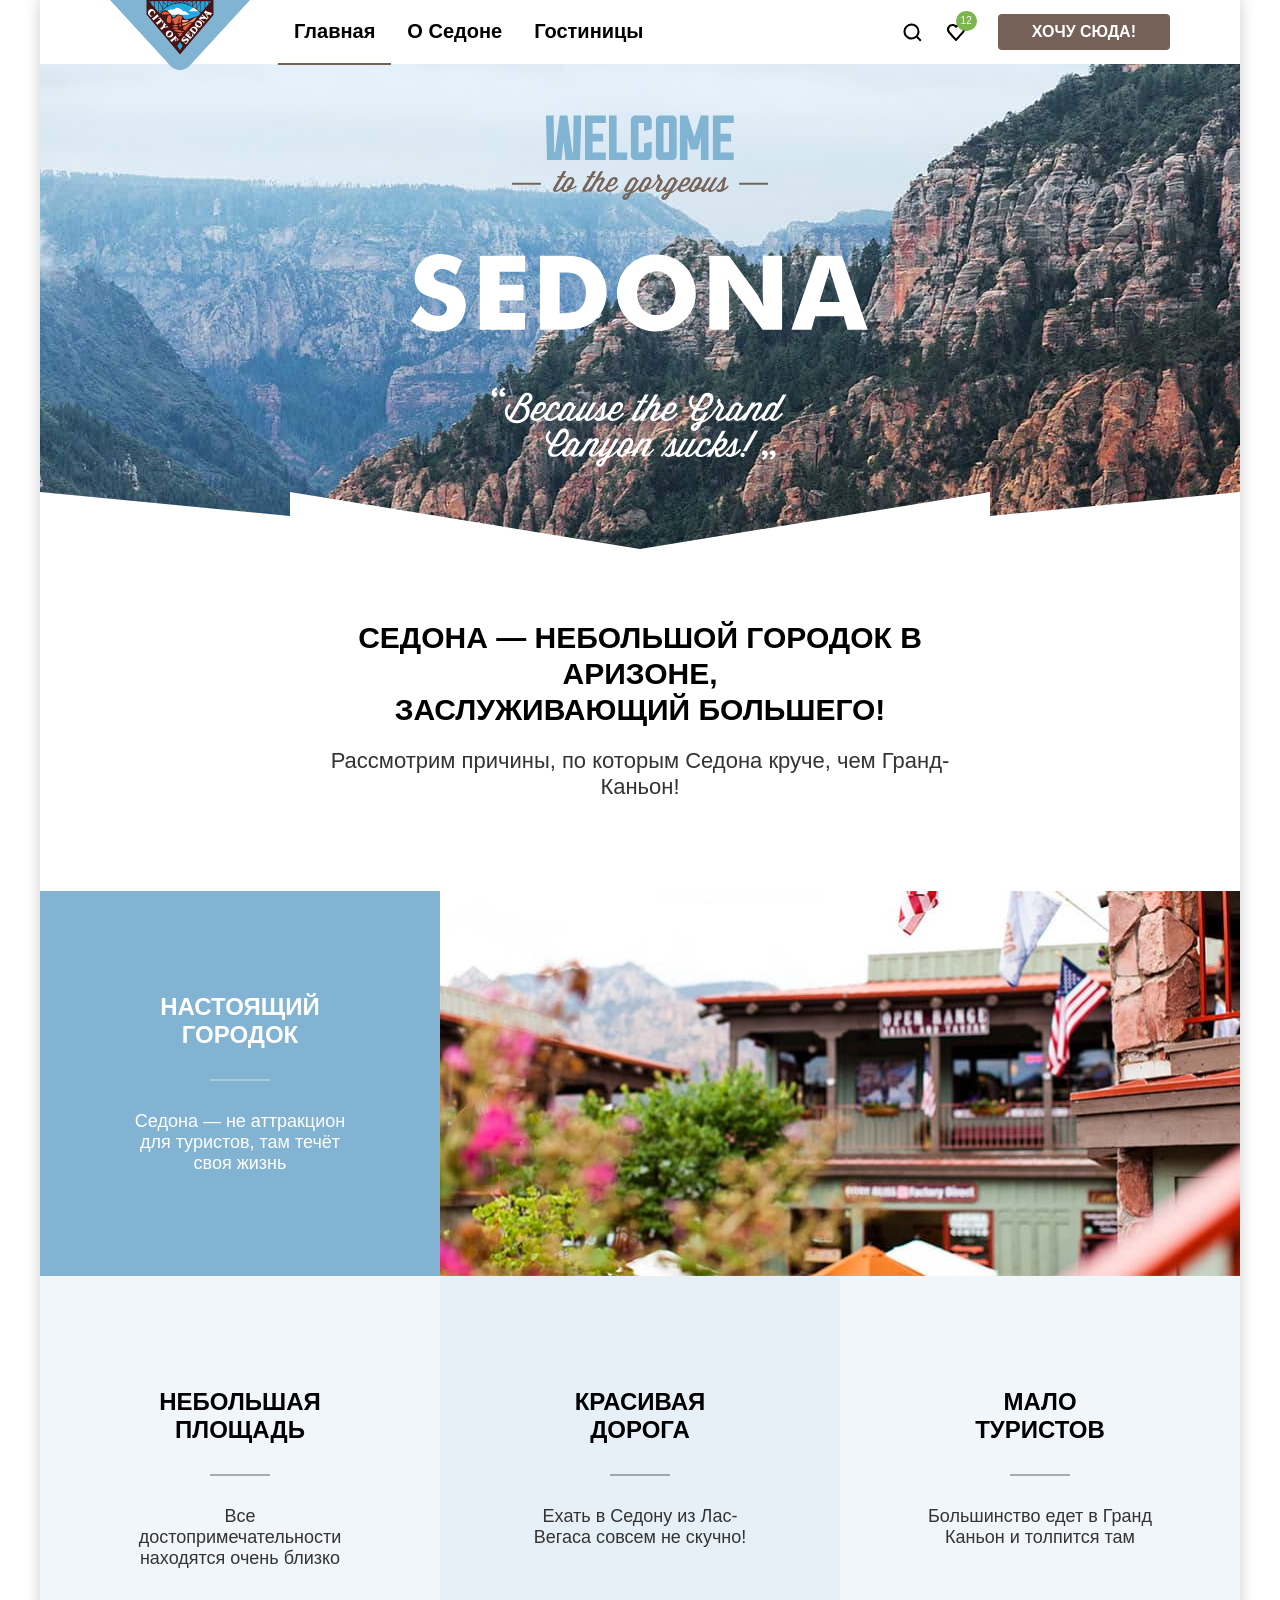
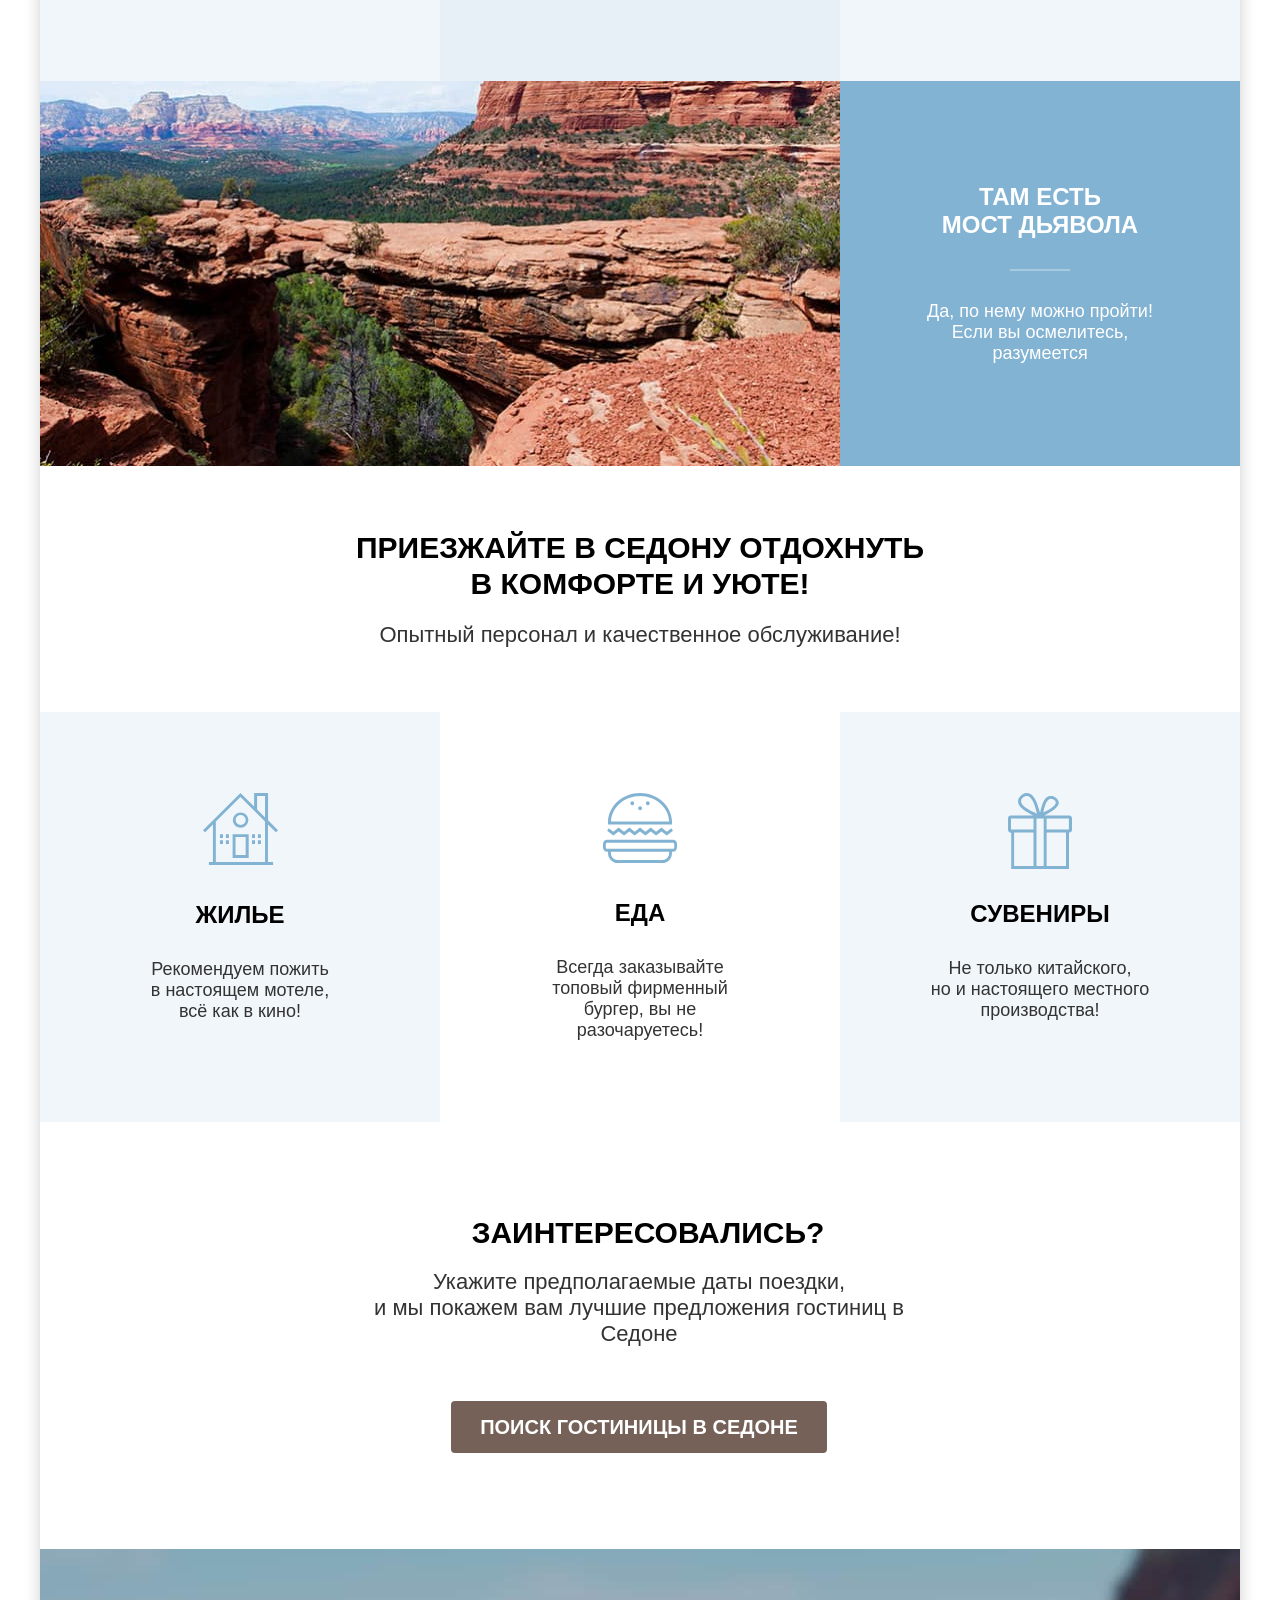
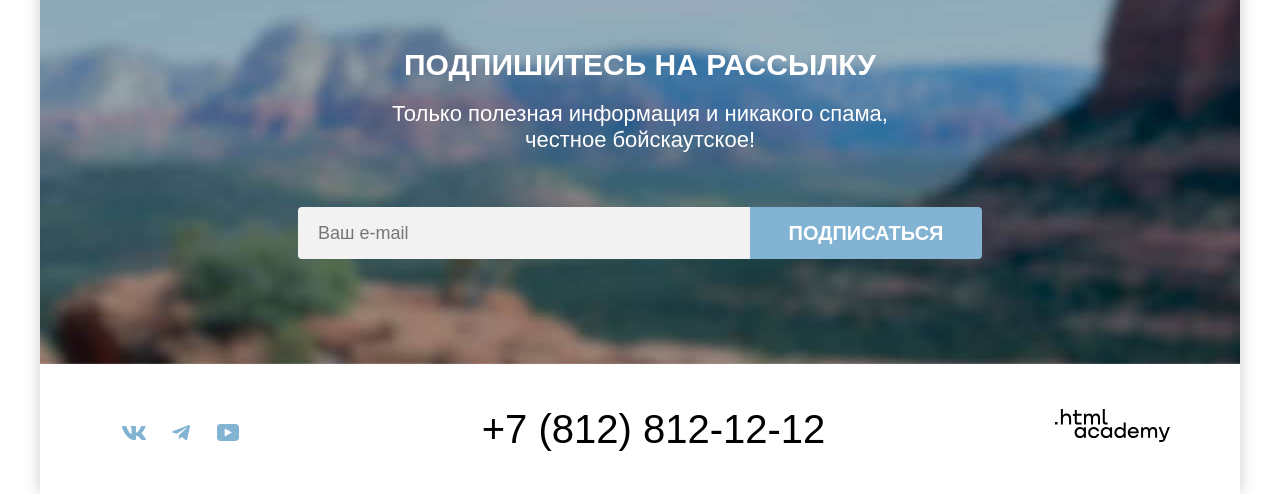
==== commit b87bd851: "Merge pull request #4 from Galina094/master" ====
--- a/index.html
+++ b/index.html
@@ -13,7 +13,7 @@
     <div class="page-container">
       <header class="page-header">
         <a class="header-logo" href="index.html" aria-current="page">
-          <img class="logo" src="images/svg/logo.svg" width="140" height="70" alt="Логотип компании" />
+          <img class="logo" src="images/svg/logo.svg" width="140" height="70" alt="Логотип компании." />
         </a>
         <nav class="navigation">
           <ul class="navigation-list">
@@ -70,7 +70,7 @@
                 </p>
               </div>
               <img class="advantages-img" src="images/section-advantages/square-sedona.jpg" width="800" height="385"
-                alt="Улица Седоны" />
+                alt="Улица Седоны." />
             </li>
             <li class="advantages-item">
               <h3 class="advantages-title">Небольшая площадь</h3>
@@ -79,32 +79,32 @@
               </p>
             </li>
             <li class="advantages-item advantages-item-middle-block">
-              <h3 class="advantages-title">Красивая дорога</h3>
+              <h3 class="advantages-title">Красивая<br>дорога</h3>
               <p class="advantages-description">
                 Ехать в Седону из Лас-Вегаса совсем не скучно!
               </p>
             </li>
             <li class="advantages-item">
-              <h3 class="advantages-title">Мало туристов</h3>
+              <h3 class="advantages-title">Мало<br>туристов</h3>
               <p class="advantages-description">
                 Большинство едет в Гранд Каньон и толпится там
               </p>
             </li>
             <li class="advantages-item advantages-item-key-last advantages-item-key">
               <div class="advantages-item-key-text">
-                <h3 class="advantages-title advantages-title-key">Там есть мост дьявола</h3>
+                <h3 class="advantages-title advantages-title-key">Там есть<br>мост дьявола</h3>
                 <p class="advantages-description advantages-description-key">
                   Да, по нему можно пройти! Если вы осмелитесь, разумеется
                 </p>
               </div>
               <img class="advantages-img" src="images/section-advantages/devils-bridge.jpg" width="800" height="385"
-                alt="Мост дьявола" />
-            </li>
-          </ul>
-        </section>
-        <section class="main-lead">
-          <h2 class="lead">Приезжайте в Седону отдохнуть в комфорте и уюте!</h2>
-          <p class="excerpt">Опытный персонал и качественное обслуживание!</p>
+                alt="Мост дьявола." />
+            </li>
+          </ul>
+        </section>
+        <section class="main-lead main-lead-pixel">
+          <h2 class="lead lead-pixel">Приезжайте в Седону отдохнуть<br>в комфорте и уюте!</h2>
+          <p class="excerpt excerpt-pixel">Опытный персонал и качественное обслуживание!</p>
         </section>
         <section class="services">
           <h2 class="visually-hidden">Рекомендуемые услуги</h2>
@@ -112,19 +112,19 @@
             <li class="services-item advantages-item">
               <h3 class="services-title services-title-residence">Жилье</h3>
               <p class="services-description advantages-description">
-                Рекомендуем пожить в настоящем мотеле, всё как в кино!
+                Рекомендуем пожить<br> в настоящем мотеле,<br> всё как в кино!
               </p>
             </li>
             <li class="services-item advantages-item">
               <h3 class="services-title services-title-food">Еда</h3>
               <p class="services-description advantages-description">
-                Всегда заказывайте топовый фирменный бургер, вы не разочаруетесь!
+                Всегда заказывайте<br> топовый фирменный бургер, вы не разочаруетесь!
               </p>
             </li>
             <li class="services-item advantages-item">
               <h3 class="services-title services-title-present">Сувениры</h3>
               <p class="services-description advantages-description">
-                Не только китайского, но и настоящего местного производства!
+                Не только китайского,<br> но и настоящего местного производства!
               </p>
             </li>
           </ul>
@@ -171,10 +171,12 @@
             </li>
           </ul>
         </section>
-        <a class="contacts-phone" href="tel:78128121212">
-          <span class="visually-hidden">Номер телефона тур оператора в городке Седона</span>
-          +7 (812) 812-12-12
-        </a>
+        <div class="footer-contacts">
+          <a class="contacts-phone" href="tel:78128121212">
+            <span class="visually-hidden">Номер телефона тур оператора в городке Седона</span>
+            +7 (812) 812-12-12
+          </a>
+        </div>
         <a class="htmlacademy-link" href="https://htmlacademy.ru/intensive/htmlcss">
           <span class="visually-hidden">Логотип разработчика сайта</span>
         </a>
@@ -218,7 +220,7 @@
                 <div class="counter">
                   <button class="counter-button counter-button-minus" type="button" data-action="minus"
                     data-target="adults" aria-label="Уменьшить количество взрослых"></button>
-                  <input class="counter-input" type="number" id="adults" name="adults" value="2" min="1" max="20">
+                  <input class="counter-input" type="number" id="adults" name="adults" value="2" min="1" max="20" required>
                   <button class="counter-button counter-button-plus" type="button" data-action="plus"
                     data-target="adults" aria-label="Увеличить количество взрослых"></button>
                 </div>
@@ -238,7 +240,7 @@
                 <div class="counter">
                   <button class="counter-button counter-button-minus" type="button" data-action="minus"
                     data-target="children" aria-label="Уменьшить количество детей"></button>
-                  <input class="counter-input" type="number" id="children" name="children" value="2" min="0" max="20">
+                  <input class="counter-input" type="number" id="children" name="children" value="2" min="0" max="20" required>
                   <button class="counter-button counter-button-plus" type="button" data-action="plus"
                     data-target="children" aria-label="Увеличить количество детей"></button>
                 </div>
--- a/styles/styles.css
+++ b/styles/styles.css
@@ -125,7 +125,7 @@
   border-radius: 4px;
   min-width: 376px;
   min-height: 52px;
-  font-family: var(--font-family);
+  font-family: var(--font-family), Arial, sans-serif;
   font-weight: 700;
   font-size: 20px;
   line-height: 36px;
@@ -150,6 +150,7 @@
   display: flex;
   flex-wrap: wrap;
   align-items: center;
+  align-content: flex-start;
   font-size: 20px;
   line-height: 22px;
   text-transform: capitalize;
@@ -181,7 +182,7 @@
 .navigation-link::after {
   content: "";
   position: absolute;
-  bottom: 1px;
+  bottom: -3px;
   left: 0;
   background-color: #756257;
   width: 100%;
@@ -196,7 +197,8 @@
 }
 
 .navigation-link:hover::after,
-.navigation-link:focus-visible::after {
+.navigation-link:focus-visible::after,
+.navigation-link[aria-current="page"]::after {
   transform: scaleX(1);
 }
 
@@ -212,12 +214,12 @@
 }
 
 .navigation-user-link-search {
-  background-image: url(../images/svg/search.svg);
+  background-image: url("../images/svg/search.svg");
   background-repeat: no-repeat;
 }
 
 .navigation-user-link-favorite-count {
-  background-image: url(../images/svg/heart.svg);
+  background-image: url("../images/svg/heart.svg");
   background-repeat: no-repeat;
   background-position: center;
   position: relative;
@@ -228,6 +230,11 @@
 .navigation-user-link:focus-visible {
   transform: scale(1.2);
   outline: none;
+}
+
+.navigation-item-button{
+  margin-bottom: 14px;
+  margin-top: 14px;
 }
 
 .button.navigation-button-link {
@@ -300,11 +307,11 @@
 
 .main-lead {
   text-align: center;
-  padding: 69px 270px;
+  padding: 71px 270px;
 }
 
 .main-lead-interes {
-  padding: 95px 300px;
+  padding: 93px 300px 96px 298px;
 }
 
 .lead {
@@ -314,11 +321,14 @@
   text-transform: uppercase;
   margin: 0;
   min-width: 620px;
-  margin-bottom: 25px;
+  margin-bottom: 20px;
 }
 
 .lead-interes {
-  margin-bottom: 20px;
+  margin-bottom: 18px;
+  box-sizing: border-box;
+  display: block;
+  font-family: var(--font-family);
 }
 
 .excerpt {
@@ -327,7 +337,21 @@
   font-size: 22px;
   line-height: 26px;
   color: var(--texts-second);
-  margin-bottom: 54px;
+  margin-bottom: 20px;
+}
+
+.main-lead-pixel{
+  padding-top: 64px;
+  padding-bottom: 64px;
+}
+
+.lead-pixel{
+  margin-bottom: 20px;
+  box-sizing: border-box;
+}
+
+.excerpt-pixel{
+  margin: 0;
 }
 
 .excerpt-interes {
@@ -455,15 +479,16 @@
 }
 
 .services-title-residence::before {
-  content: url(../images/svg/service-residence.svg);
+  content: url("../images/svg/service-residence.svg");
 }
 
 .services-title-food::before {
-  content: url(../images/svg/service-food.svg);
+  content: url("../images/svg/service-food.svg");
 }
 
 .services-title-present::before {
-  content: url(../images/svg/service-present.svg);
+  content: url("../images/svg/service-present.svg");
+  margin-bottom: 25px;
 }
 
 .services-title:hover::before {
@@ -513,7 +538,7 @@
   border-radius: 0 4px 4px 0;
   border: none;
   color: var(--texts-background-deafault);
-  font-family: var(--font-family);
+  font-family: var(--font-family), Arial, sans-serif;
   font-weight: 700;
   font-size: 20px;
   line-height: 36px;
@@ -554,23 +579,23 @@
   outline: none;
 }
 
-.page-footer {
-  display: flex;
-  flex-wrap: wrap;
-  justify-content: space-between;
-  padding: 40px 70px 30px 70px;
-  align-items: center;
+.page-footer{
+  display: grid;
+  grid-template-columns: 142px minmax(0, 1fr) 115px;
+  align-items: start;
   text-align: center;
+  column-gap: 40px;
+  padding: 45px 70px 35px;
+  box-sizing: border-box;
 }
 
 .social-list {
   list-style-type: none;
   display: flex;
   flex-wrap: wrap;
-  max-width: 142px;
-  padding: 0;
-  margin: 0;
-  margin-right: 41px;
+  width: 142px;
+  padding: 0;
+  margin: 0;
 }
 
 .social-link {
@@ -606,17 +631,28 @@
   background: var(--icons-second-active);
 }
 
+.footer-contacts{
+  grid-column: 2;
+  display: flex;
+  flex-direction: column;
+  align-items: center;
+  gap: 10px;
+  min-width: 0;
+}
+
 .contacts-phone {
   font-weight: 400;
   font-size: 40px;
   line-height: 40px;
   color: var(--texts-texts-basic);
-  width: 720px;
+  min-width: 0;
+  max-width: 100%;
   min-height: 50px;
   text-decoration: none;
   transition: transform 0.2s ease,
     color 0.2s ease;
   outline: none;
+  overflow-wrap: break-word;
 }
 
 .contacts-phone:hover,
@@ -635,10 +671,14 @@
   display: block;
   min-width: 115px;
   height: 33px;
-  margin-left: 41px;
   background: var(--texts-texts-basic);
   transition: transform 0.2s ease,
     background 0.2s ease;
+  grid-column: 3;
+}
+
+.footer-social{
+  grid-column:1;
 }
 
 .htmlacademy-link:hover,
@@ -657,9 +697,9 @@
   background-repeat: no-repeat;
   background-size: cover;
   background-position: center;
-  min-height: 412px;
-  margin-bottom: 50px;
-  padding: 35px 70px 70px;
+  min-height: 410px;
+  margin-bottom: 51px;
+  padding: 35px 68px 70px;
   box-sizing: border-box;
 }
 
@@ -729,8 +769,32 @@
 }
 
 .catalog-filters {
-  display: flex;
-  align-items: center;
+  display: grid;
+  grid-template-columns: minmax(0, 1fr) auto;
+  column-gap: 40px;
+  align-items: start;
+}
+
+.catalog-filters-left {
+  display: flex;
+  flex-wrap: wrap;
+  align-items: flex-start;
+  gap: 68px;
+  min-width: 0;
+}
+
+.catalog-filters-right {
+  display: grid;
+  grid-template-columns: 288px 191px;
+  column-gap: 75px;
+  align-items: start;
+}
+
+.catalog-price-fields {
+  display: flex;
+  flex-direction: column;
+  gap: 30px;
+  min-width: 0;
 }
 
 .catalog-filter-list {
@@ -740,6 +804,7 @@
 }
 
 .catalog-filter-title {
+  font-family: var(--font-family);
   font-weight: 700;
   font-size: 20px;
   line-height: 24px;
@@ -749,7 +814,7 @@
 }
 
 .catalog-filter-item {
-  margin-bottom: 16px;
+  margin-bottom: 15px;
 }
 
 .catalog-filter-item:last-child {
@@ -757,23 +822,28 @@
 }
 
 .catalog-filter-group {
+  min-width: 0;
+  margin: 0;
+  padding: 0;
   border: none;
-  margin: 0;
-  padding: 0;
-  margin-right: 70px;
 }
 
 .catalog-filter-group-last {
-  margin-right: 140px;
+  margin-right: 0;
 }
 
 .filter-price {
-  margin-right: 70px;
-  min-width: 288px;
+  width: 288px;
+  min-width: 0;
+  margin: 0;
 }
 
 .wrapper-inner-header-button {
+  display: flex;
+  flex-direction: column;
+  gap: 32px;
   padding-top: 56px;
+  align-self: start;
 }
 
 .inner-header-button {
@@ -785,7 +855,7 @@
   color: var(--texts-background-deafault);
   border-radius: 4px;
   width: 191px;
-  height: 36px;
+  min-height: 36px;
   font-family: inherit;
   background: var(--buttons-second);
   border: none;
@@ -826,15 +896,7 @@
 }
 
 .submit-button {
-  margin-bottom: 32px;
-}
-
-.hotels-showing {
-  display: flex;
-  align-items: center;
-  height: 49px;
-  padding: 0 70px;
-  margin-bottom: 40px;
+  margin-bottom: 0;
 }
 
 .controll {
@@ -937,7 +999,7 @@
   box-sizing: border-box;
   max-width: 143px;
   height: 48px;
-  font-family: var(--font-family);
+  font-family: var(--font-family), Arial, sans-serif;
   font-weight: 700;
   font-size: 18px;
   line-height: 133%;
@@ -947,6 +1009,7 @@
   padding-bottom: 12px;
   border: none;
   background: var(--forms-elements-2);
+  appearance: textfield;
 }
 
 .input-price-left {
@@ -1007,7 +1070,7 @@
 
 .toggle-max {
   top: -10px;
-  right: -6px;
+  right: -5px;
 }
 
 .range-toggle:hover {
@@ -1020,33 +1083,47 @@
   outline-offset: 0;
 }
 
+.hotels-showing {
+  display: grid;
+  grid-template-columns: minmax(0, 1fr) 292px 160px;
+  column-gap: 70px;
+  align-items: start;
+  box-sizing: border-box;
+  min-height: 49px;
+  padding: 0 70px;
+  margin-bottom: 37px;
+}
+
 .select-wrapper {
   position: relative;
+  min-width: 0;
 }
 
 .select-control {
+  width: 100%;
+  min-width: 0;
+  margin: 0;
   border: 2px solid var(--buttons-disabled);
   border-radius: 4px;
-  min-width: 292px;
   height: 49px;
-  font-family: var(--font-family);
+  font-family: var(--font-family), Arial, sans-serif;
   font-weight: 400;
   font-size: 18px;
   line-height: 117%;
   color: var(--texts-second);
-  margin-right: 70px;
-  padding: 11px 20px;
+  padding: 11px 40px 11px 20px;
   appearance: none;
   outline: none;
   cursor: pointer;
   transition: border 0.3s ease,
     color 0.2s ease;
+  background-color: inherit;
+  box-sizing: border-box;
 }
 
 .select-wrapper::after {
   content: "";
   position: absolute;
-  right: 90px;
   top: 50%;
   width: 12px;
   height: 12px;
@@ -1056,6 +1133,8 @@
   background: var(--texts-texts-basic);
   transform: translateY(-50%);
   pointer-events: none;
+  right: 20px;
+  background-color: var(--texts-texts-basic);
 }
 
 .select-control:hover,
@@ -1076,13 +1155,14 @@
   line-height: 36px;
   text-transform: uppercase;
   margin: 0;
-  min-width: 338px;
-  margin-right: 200px;
+  min-width: 0;
+  overflow-wrap: anywhere;
 }
 
 .sort-button-list {
   list-style-type: none;
   display: flex;
+  flex-wrap: wrap;
   gap: 8px;
   padding: 0;
   margin: 0;
@@ -1094,37 +1174,38 @@
   border: 2px solid var(--buttons-disabled);
   border-radius: 4px;
   transition: border 0.3s ease;
+  box-sizing: border-box;
 }
 
 .sort-button {
-  padding: 14px 12px;
-  box-sizing: border-box;
-  width: 48px;
-  height: 48px;
+  padding: 0;
+  box-sizing: border-box;
+  width: 100%;
+  height: 100%;
   display: block;
   background-repeat: no-repeat;
   background-position: center;
 }
 
 .sort-button-cards {
-  background-image: url(../images/svg/icons-cards.svg);
+  background-image: url("../images/svg/icons-cards.svg");
 }
 
 .sort-button-big-labels {
-  background-image: url(../images/svg/icons-large.svg);
+  background-image: url("../images/svg/icons-large.svg");
 }
 
 .sort-button-item-list {
-  background-image: url(../images/svg/icons-list.svg);
+  background-image: url("../images/svg/icons-list.svg");
 }
 
 .sort-button-item:hover,
 .sort-button-item:active {
-  border: 2px solid var(--texts-texts-basic)
+  border-color: var(--texts-texts-basic);
 }
 
 .sort-button-item:focus-within {
-  border: 2px solid var(--buttons-blue-hover);
+  border-color: var(--buttons-blue-hover);
   outline: none;
 }
 
@@ -1186,6 +1267,7 @@
 
 .hotel-card-price {
   margin-left: auto;
+  justify-self: end;
 }
 
 .hotel-card-information {
@@ -1194,7 +1276,7 @@
   border-color: transparent;
   text-decoration: none;
   padding: 8px 26px;
-  font-family: var(--font-family);
+  font-family: var(--font-family), Arial, sans-serif;
   font-weight: 700;
   font-size: 16px;
   line-height: 20px;
@@ -1323,14 +1405,15 @@
 
 .pagination-list {
   list-style-type: none;
-  margin: 0 70px;
+  margin: 40px 70px 56px;
   padding: 0;
   display: flex;
   gap: 8px;
+  flex-wrap: wrap;
 }
 
 .pagination-link {
-  font-family: var(--font-family);
+  font-family: var(--font-family), Arial, sans-serif;
   font-weight: 700;
   font-size: 20px;
   line-height: 36px;
@@ -1341,12 +1424,20 @@
   box-sizing: border-box;
   border-radius: 4px;
   min-width: 60px;
-  height: 60px;
-  background: var(--buttons-second);
+  min-height: 60px;
+  background-color: var(--buttons-second);
   display: flex;
   align-items: center;
   justify-content: center;
   transition: background 0.2s ease;
+}
+
+.pagination-link[href]:active {
+  color: var(--texts-background-small);
+}
+
+.pagination-item {
+  flex-shrink: 0;
 }
 
 .pagination-item:not(:first-child) .pagination-link:hover,
@@ -1368,6 +1459,15 @@
   background: var(--forms-elements-2);
   color: var(--texts-texts-basic);
   border-radius: 4px;
+}
+
+.pagination-dots {
+  background-color: transparent;
+  color: var(--texts-texts-basic);
+}
+
+.excerpt-inner-pixel{
+  margin-bottom: 54px;
 }
 
 .modal-container {
@@ -1449,7 +1549,7 @@
 }
 
 .modal-title {
-  font-family: var(--font-family);
+  font-family: var(--font-family), Arial, sans-serif;
   font-weight: 700;
   font-size: 30px;
   line-height: 120%;
@@ -1504,7 +1604,7 @@
 }
 
 .form-label {
-  font-family: var(--font-family);
+  font-family: var(--font-family), Arial, sans-serif;
   padding: 12px 18px 12px 0;
   font-weight: 700;
   font-size: 20px;
@@ -1526,7 +1626,7 @@
   border: 2px solid transparent;
   border-radius: 4px;
   background-color: var(--forms-elements-2);
-  font-family: var(--font-family);
+  font-family: var(--font-family), Arial, sans-serif;
   font-weight: 700;
   font-size: 18px;
   line-height: 24px;
@@ -1584,7 +1684,7 @@
   margin: 0;
   margin-bottom: 23px;
   padding-left: 14px;
-  font-family: var(--font-family);
+  font-family: var(--font-family), Arial, sans-serif;
   font-weight: 400;
   font-size: 16px;
   line-height: 131%;
@@ -1618,7 +1718,7 @@
   display: flex;
   align-items: center;
   gap: 6px;
-  font-family: var(--font-family);
+  font-family: var(--font-family), Arial, sans-serif;
   font-weight: 700;
   font-size: 20px;
   line-height: 24px;
@@ -1697,7 +1797,7 @@
   border: 0;
   background: transparent;
   appearance: textfield;
-  font-family: var(--font-family);
+  font-family: var(--font-family), Arial, sans-serif;
   font-weight: 700;
   font-size: 18px;
   line-height: 20px;
@@ -1764,7 +1864,7 @@
   border-radius: 10px;
   box-shadow: 0 15px 30px 0 var(--background-basic-2);
   background: var(--texts-second);
-  font-family: var(--font-family);
+  font-family: var(--font-family), Arial, sans-serif;
   font-weight: 400;
   font-size: 16px;
   line-height: 125%;
